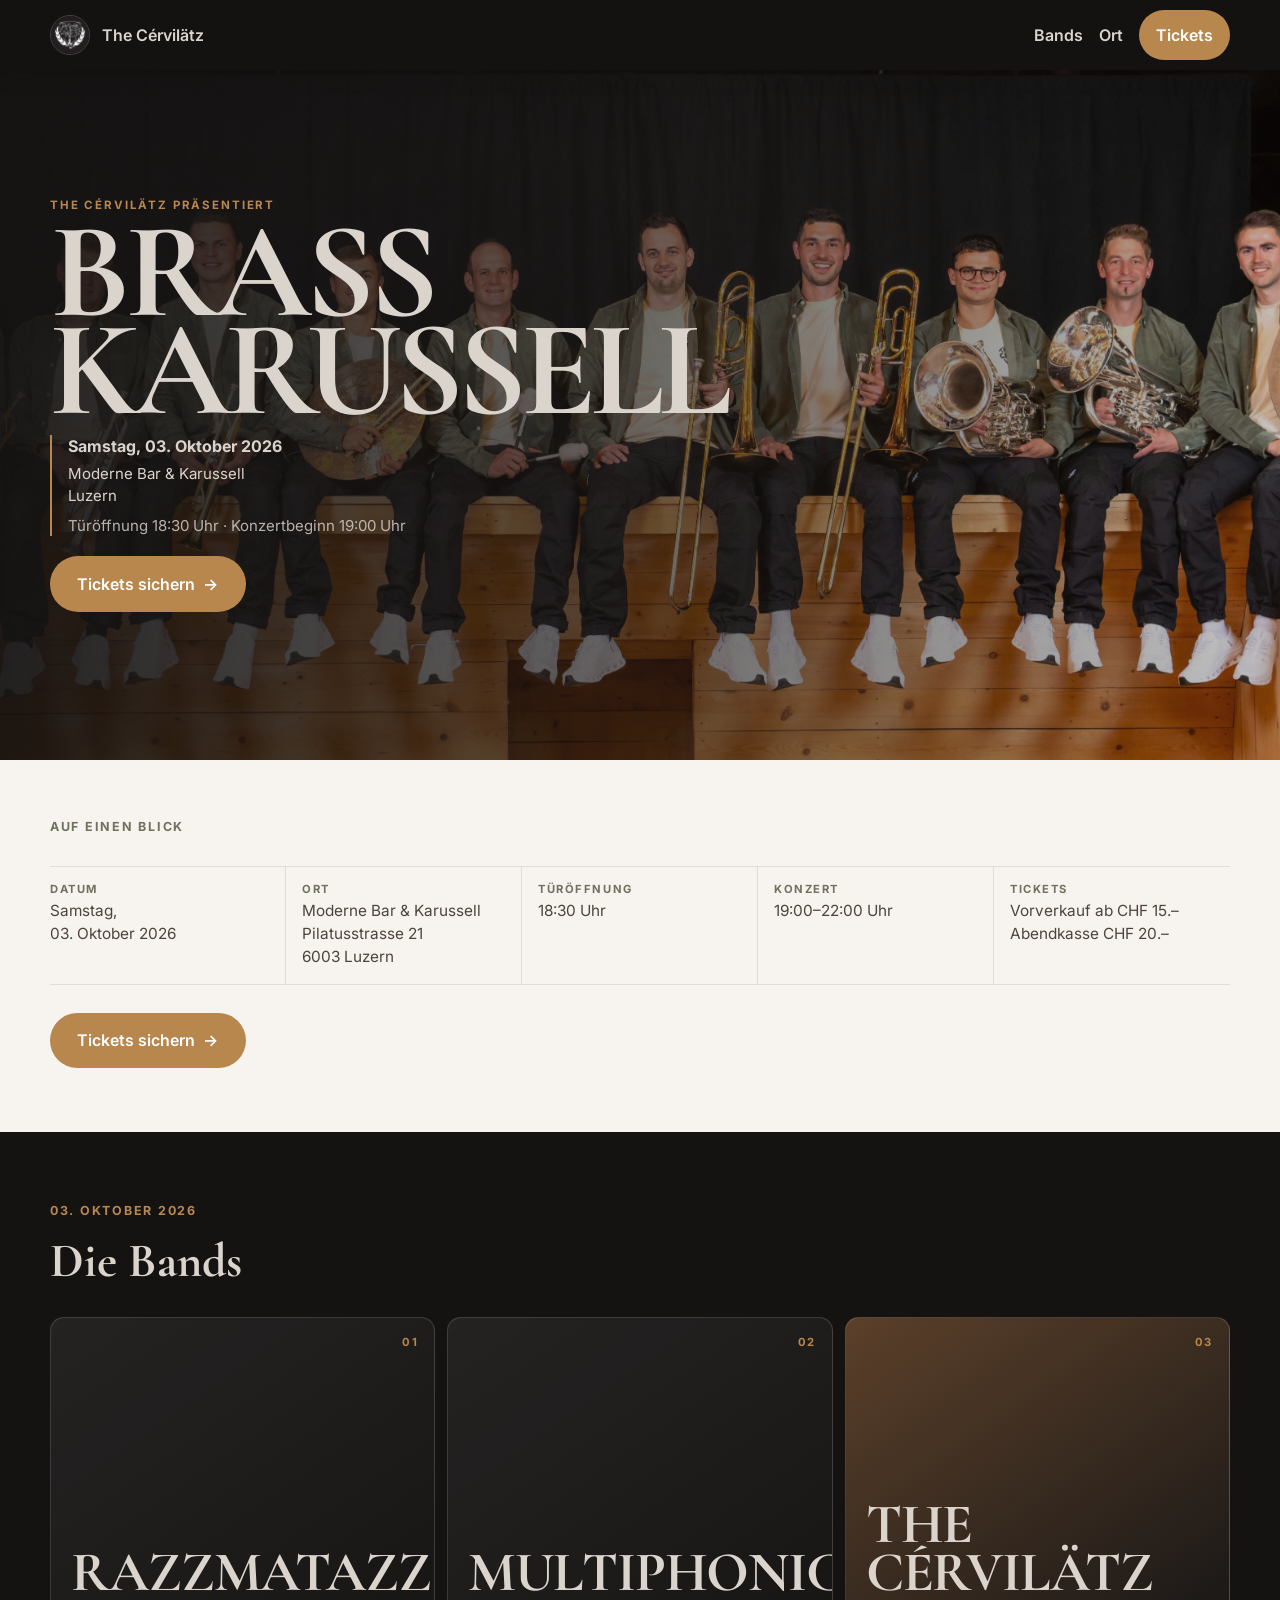
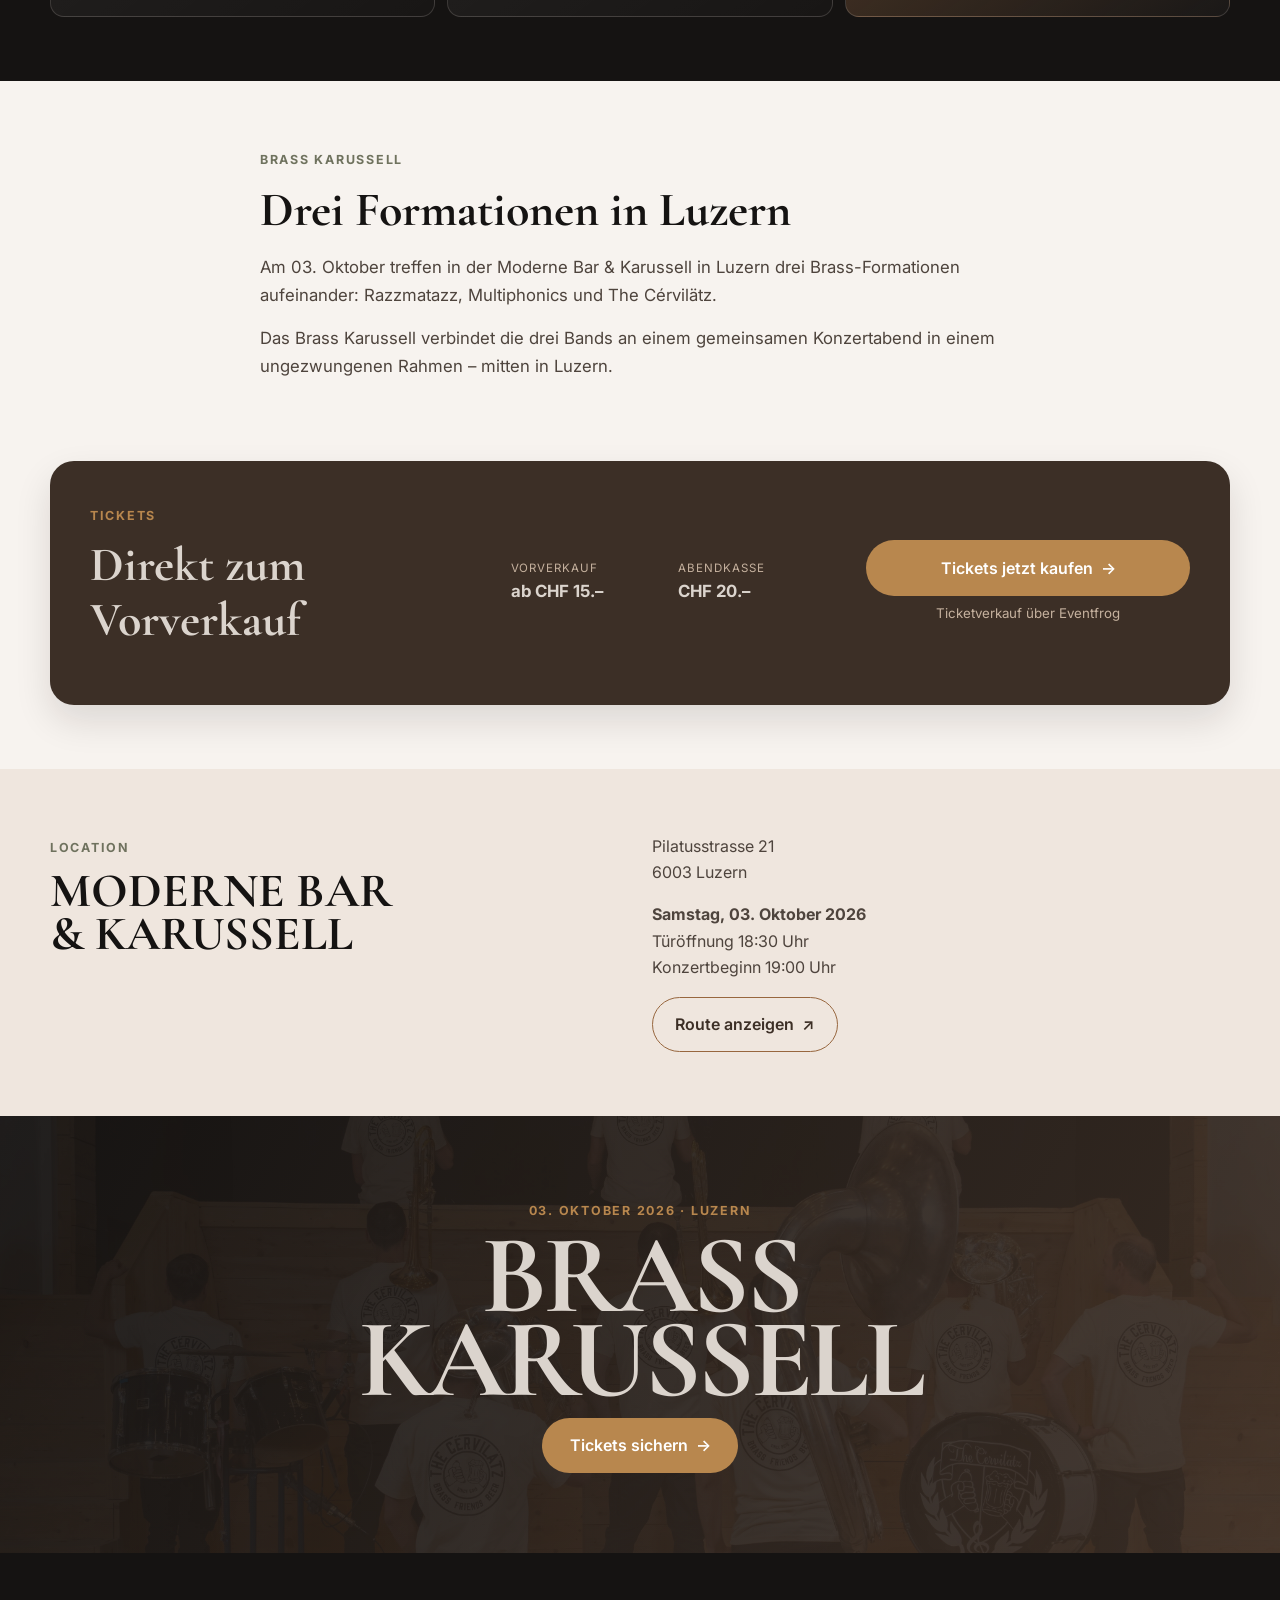
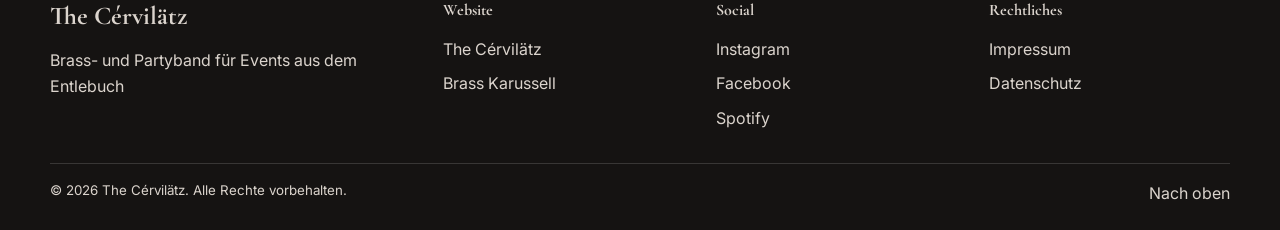
==== modern/index.html @ 6e78515b "Add Brass Karussell event landing page" ====
<!DOCTYPE html>
<html lang="de-CH">
<head>
  <meta charset="UTF-8">
  <meta name="viewport" content="width=device-width, initial-scale=1.0">
  <meta name="description" content="Brass Karussell am 03. Oktober 2026 in der Moderne Bar & Karussell, Luzern – mit Razzmatazz, Multiphonics und The Cérvilätz. Tickets ab CHF 15.–.">
  <meta name="robots" content="index, follow">
  <meta name="author" content="The Cérvilätz">
  <link rel="canonical" href="https://www.cervilaetz.ch/modern/">
  <meta property="og:type" content="event">
  <meta property="og:locale" content="de_CH">
  <meta property="og:site_name" content="The Cérvilätz">
  <meta property="og:title" content="BRASS KARUSSELL | 03. Oktober 2026">
  <meta property="og:description" content="Drei Bands in der Moderne Bar & Karussell, Luzern: Razzmatazz, Multiphonics und The Cérvilätz.">
  <meta property="og:url" content="https://www.cervilaetz.ch/modern/">
  <meta property="og:image" content="https://www.cervilaetz.ch/images/152_10y-jubi_gesamt_sitzend.jpg">
  <meta property="og:image:alt" content="The Cérvilätz – eine der drei Bands am Brass Karussell">
  <meta name="twitter:card" content="summary_large_image">
  <meta name="twitter:title" content="BRASS KARUSSELL | 03. Oktober 2026">
  <meta name="twitter:description" content="Moderne Bar & Karussell, Luzern – Razzmatazz, Multiphonics und The Cérvilätz.">
  <meta name="twitter:image" content="https://www.cervilaetz.ch/images/152_10y-jubi_gesamt_sitzend.jpg">
  <title>BRASS KARUSSELL | 03. Oktober 2026 in Luzern</title>
  <link rel="icon" type="image/jpeg" href="../images/Cervilaetz_Logo_negativ_quadrat.jpg">
  <link rel="preconnect" href="https://fonts.googleapis.com">
  <link rel="preconnect" href="https://fonts.gstatic.com" crossorigin>
  <link href="https://fonts.googleapis.com/css2?family=Cormorant+Garamond:wght@500;600;700&family=Inter:wght@400;500;600;700&display=swap" rel="stylesheet">
  <link rel="stylesheet" href="../css/style.css">
  <link rel="stylesheet" href="../css/modern.css">
  <script type="application/ld+json">
    {
      "@context": "https://schema.org",
      "@type": "MusicEvent",
      "name": "BRASS KARUSSELL",
      "startDate": "2026-10-03T19:00:00+02:00",
      "endDate": "2026-10-03T22:00:00+02:00",
      "eventStatus": "https://schema.org/EventScheduled",
      "eventAttendanceMode": "https://schema.org/OfflineEventAttendanceMode",
      "url": "https://www.cervilaetz.ch/modern/",
      "image": "https://www.cervilaetz.ch/images/152_10y-jubi_gesamt_sitzend.jpg",
      "location": {
        "@type": "Place",
        "name": "Moderne Bar & Karussell",
        "address": {"@type": "PostalAddress", "streetAddress": "Pilatusstrasse 21", "postalCode": "6003", "addressLocality": "Luzern", "addressCountry": "CH"}
      },
      "performer": [
        {"@type": "MusicGroup", "name": "Razzmatazz"},
        {"@type": "MusicGroup", "name": "Multiphonics"},
        {"@type": "MusicGroup", "name": "The Cérvilätz", "url": "https://www.cervilaetz.ch/"}
      ],
      "offers": {"@type": "Offer", "url": "https://eventfrog.ch/de/p/konzert/blasmusik/brass-karussell-7489713260993744671.html", "price": "15", "priceCurrency": "CHF", "availability": "https://schema.org/InStock"}
    }
  </script>
</head>
<body id="top" class="modern-page">
  <a class="skip-link" href="#main-content">Direkt zum Inhalt springen</a>

  <header class="site-header site-header-solid modern-header">
    <nav class="container modern-nav" aria-label="Eventnavigation">
      <a class="brand" href="../" aria-label="Zur The-Cérvilätz-Startseite">
        <img src="../images/Cervilaetz_Logo_negativ_quadrat.jpg" alt="">
        <span>The Cérvilätz</span>
      </a>
      <div class="modern-nav-links">
        <a href="#bands">Bands</a>
        <a href="#location">Ort</a>
        <a class="btn btn-primary" href="https://eventfrog.ch/de/p/konzert/blasmusik/brass-karussell-7489713260993744671.html">Tickets</a>
      </div>
    </nav>
  </header>

  <main id="main-content">
    <section class="modern-hero" aria-labelledby="event-title">
      <div class="modern-hero-media" aria-hidden="true"></div>
      <div class="modern-hero-overlay" aria-hidden="true"></div>
      <div class="container modern-hero-content">
        <p class="event-kicker">The Cérvilätz präsentiert</p>
        <h1 id="event-title">BRASS<br>KARUSSELL</h1>
        <div class="hero-event-data">
          <p><strong>Samstag, 03. Oktober 2026</strong></p>
          <p>Moderne Bar &amp; Karussell<br>Luzern</p>
          <p class="hero-times">Türöffnung 18:30 Uhr <span aria-hidden="true">·</span><br class="mobile-break"> Konzertbeginn 19:00 Uhr</p>
        </div>
        <a class="btn btn-primary event-primary-btn" href="https://eventfrog.ch/de/p/konzert/blasmusik/brass-karussell-7489713260993744671.html">Tickets sichern <span aria-hidden="true">→</span></a>
      </div>
    </section>

    <section class="section event-overview" aria-labelledby="overview-title">
      <div class="container">
        <p class="overline">Auf einen Blick</p>
        <h2 id="overview-title" class="visually-hidden">Informationen zum Brass Karussell</h2>
        <div class="facts-grid">
          <article><h3>Datum</h3><p>Samstag,<br>03. Oktober 2026</p></article>
          <article><h3>Ort</h3><p>Moderne Bar &amp; Karussell<br>Pilatusstrasse 21<br>6003 Luzern</p></article>
          <article><h3>Türöffnung</h3><p>18:30 Uhr</p></article>
          <article><h3>Konzert</h3><p>19:00–22:00 Uhr</p></article>
          <article><h3>Tickets</h3><p>Vorverkauf ab CHF 15.–<br>Abendkasse CHF 20.–</p></article>
        </div>
        <a class="btn btn-primary event-primary-btn" href="https://eventfrog.ch/de/p/konzert/blasmusik/brass-karussell-7489713260993744671.html">Tickets sichern <span aria-hidden="true">→</span></a>
      </div>
    </section>

    <section class="section section-charcoal bands-section" id="bands" aria-labelledby="bands-title">
      <div class="container">
        <p class="overline">03. Oktober 2026</p>
        <h2 id="bands-title">Die Bands</h2>
        <div class="band-grid">
          <article class="band-tile"><span>01</span><h3>RAZZMATAZZ</h3></article>
          <article class="band-tile"><span>02</span><h3>MULTIPHONICS</h3></article>
          <article class="band-tile cervilaetz-tile"><span>03</span><h3>THE<br>CÉRVILÄTZ</h3></article>
        </div>
      </div>
    </section>

    <section class="section event-copy" aria-labelledby="about-event">
      <div class="container copy-narrow">
        <p class="overline">Brass Karussell</p>
        <h2 id="about-event">Drei Formationen in Luzern</h2>
        <p>Am 03. Oktober treffen in der Moderne Bar &amp; Karussell in Luzern drei Brass-Formationen aufeinander: Razzmatazz, Multiphonics und The Cérvilätz.</p>
        <p>Das Brass Karussell verbindet die drei Bands an einem gemeinsamen Konzertabend in einem ungezwungenen Rahmen – mitten in Luzern.</p>
      </div>
    </section>

    <section class="section ticket-section" id="tickets" aria-labelledby="ticket-title">
      <div class="container ticket-card">
        <div><p class="overline">Tickets</p><h2 id="ticket-title">Direkt zum Vorverkauf</h2></div>
        <div class="ticket-prices">
          <p><span>Vorverkauf</span><strong>ab CHF 15.–</strong></p>
          <p><span>Abendkasse</span><strong>CHF 20.–</strong></p>
        </div>
        <div class="ticket-action">
          <a class="btn btn-primary event-primary-btn" href="https://eventfrog.ch/de/p/konzert/blasmusik/brass-karussell-7489713260993744671.html">Tickets jetzt kaufen <span aria-hidden="true">→</span></a>
          <small>Ticketverkauf über Eventfrog</small>
        </div>
      </div>
    </section>

    <section class="section location-section" id="location" aria-labelledby="location-title">
      <div class="container location-grid">
        <div>
          <p class="overline">Location</p>
          <h2 id="location-title">MODERNE BAR<br>&amp; KARUSSELL</h2>
        </div>
        <div class="location-details">
          <address>Pilatusstrasse 21<br>6003 Luzern</address>
          <p><strong>Samstag, 03. Oktober 2026</strong><br>Türöffnung 18:30 Uhr<br>Konzertbeginn 19:00 Uhr</p>
          <a class="btn location-btn" href="https://www.google.com/maps/search/?api=1&amp;query=Moderne+Bar+%26+Karussell%2C+Pilatusstrasse+21%2C+6003+Luzern" target="_blank" rel="noopener noreferrer">Route anzeigen <span aria-hidden="true">↗</span></a>
        </div>
      </div>
    </section>

    <section class="closing-cta" aria-labelledby="closing-title">
      <div class="container">
        <p class="overline">03. Oktober 2026 · Luzern</p>
        <h2 id="closing-title">BRASS<br>KARUSSELL</h2>
        <a class="btn btn-primary event-primary-btn" href="https://eventfrog.ch/de/p/konzert/blasmusik/brass-karussell-7489713260993744671.html">Tickets sichern <span aria-hidden="true">→</span></a>
      </div>
    </section>
  </main>

  <footer class="site-footer">
    <div class="container footer-grid">
      <div><h3>The Cérvilätz</h3><p>Brass- und Partyband für Events aus dem Entlebuch</p></div>
      <div><h4>Website</h4><ul><li><a href="../">The Cérvilätz</a></li><li><a href="#top">Brass Karussell</a></li></ul></div>
      <div><h4>Social</h4><ul><li><a href="https://www.instagram.com/the_cervilaetz/" target="_blank" rel="noopener noreferrer">Instagram</a></li><li><a href="https://www.facebook.com/profile.php?id=100063524253847" target="_blank" rel="noopener noreferrer">Facebook</a></li><li><a href="https://open.spotify.com/playlist/6LKFlKQ0XDlutGhtxnO7WZ" target="_blank" rel="noopener noreferrer">Spotify</a></li></ul></div>
      <div><h4>Rechtliches</h4><ul><li><a href="../impressum.html">Impressum</a></li><li><a href="../datenschutz.html">Datenschutz</a></li></ul></div>
    </div>
    <div class="container footer-bottom"><small>&copy; 2026 The Cérvilätz. Alle Rechte vorbehalten.</small><a href="#top">Nach oben</a></div>
  </footer>

  <a class="mobile-ticket-bar" href="https://eventfrog.ch/de/p/konzert/blasmusik/brass-karussell-7489713260993744671.html">Tickets sichern <span aria-hidden="true">→</span></a>
</body>
</html>
---- css/style.css ----
/* =========================================
   SECTION: ROOT VARIABLES
   ========================================= */
:root {
  --color-bg: #F7F3EF;
  --color-surface: #FFFFFF;
  --color-surface-alt: #EFE6DE;
  --color-text: #151312;
  --color-text-soft: #4E443D;
  --color-charcoal: #151312;
  --color-wood-dark: #3C2F26;
  --color-wood: #97663E;
  --color-wood-light: #C5B19E;
  --color-offwhite: #DBD4CD;
  --color-olive: #6F725E;
  --color-accent: #B8874E;
  --color-border: rgba(21, 19, 18, 0.10);

  --font-heading: "Cormorant Garamond", Georgia, serif;
  --font-body: "Inter", "Manrope", system-ui, sans-serif;

  --space-1: 0.5rem;
  --space-2: 0.75rem;
  --space-3: 1rem;
  --space-4: 1.5rem;
  --space-5: 2rem;
  --space-6: 3rem;
  --space-7: 4rem;
  --space-8: 6rem;

  --radius-sm: 8px;
  --radius-md: 14px;
  --radius-lg: 24px;

  --shadow-sm: 0 8px 20px rgba(21, 19, 18, 0.08);
  --shadow-md: 0 16px 36px rgba(21, 19, 18, 0.12);

  --transition: 250ms ease;
  --container: 1180px;
}

/* =========================================
   SECTION: BASE STYLES
   ========================================= */
* { box-sizing: border-box; }
html {
  scroll-behavior: smooth;
  overflow-x: hidden;
}
body {
  margin: 0;
  font-family: var(--font-body);
  background: var(--color-bg);
  color: var(--color-text);
  line-height: 1.65;
  overflow-x: hidden;
}
img { max-width: 100%; display: block; }
a { color: inherit; text-decoration: none; }
[hidden] { display: none !important; }

.container {
  width: min(var(--container), 100% - 2rem);
  margin-inline: auto;
}

.section {
  padding: var(--space-7) 0;
}

.section-alt {
  background: var(--color-surface-alt);
}

.section-charcoal {
  background: var(--color-charcoal);
  color: var(--color-offwhite);
}

h1, h2, h3, h4 {
  margin: 0 0 var(--space-3);
  font-family: var(--font-heading);
  line-height: 1.15;
}

h1 { font-size: clamp(2rem, 5vw, 4.3rem); }
h2 { font-size: clamp(1.7rem, 4vw, 3rem); }
h3 { font-size: clamp(1.2rem, 2vw, 1.6rem); }
p { margin: 0 0 var(--space-3); color: var(--color-text-soft); }
.section-charcoal p { color: var(--color-offwhite); }

.overline {
  display: inline-block;
  letter-spacing: 0.14em;
  text-transform: uppercase;
  font-size: 0.78rem;
  font-weight: 700;
  color: var(--color-olive);
  margin-bottom: var(--space-2);
}

/* =========================================
   SECTION: UTILITIES
   ========================================= */
.visually-hidden {
  position: absolute;
  width: 1px;
  height: 1px;
  padding: 0;
  margin: -1px;
  overflow: hidden;
  clip: rect(0, 0, 0, 0);
  white-space: nowrap;
  border: 0;
}

.grid-2 {
  display: grid;
  gap: var(--space-6);
}

.cards-grid {
  display: grid;
  gap: var(--space-4);
}

.btn {
  display: inline-flex;
  align-items: center;
  justify-content: center;
  gap: var(--space-1);
  padding: 0.85rem 1.4rem;
  border-radius: 999px;
  border: 1px solid transparent;
  font-weight: 600;
  transition: var(--transition);
}

.btn-primary {
  background: var(--color-accent);
  color: var(--color-surface);
}
.btn-primary:hover,
.btn-primary:focus-visible {
  background: var(--color-wood);
}

.btn-secondary {
  border-color: var(--color-offwhite);
  color: var(--color-offwhite);
  background: rgba(255, 255, 255, 0.08);
}
.btn-secondary:hover,
.btn-secondary:focus-visible {
  background: rgba(255, 255, 255, 0.2);
}

.skip-link {
  position: absolute;
  left: -999px;
  top: 0;
  background: var(--color-charcoal);
  color: #fff;
  padding: var(--space-2) var(--space-3);
  z-index: 999;
}
.skip-link:focus { left: var(--space-3); top: var(--space-3); }

:focus-visible {
  outline: 3px solid var(--color-accent);
  outline-offset: 2px;
}

/* =========================================
   SECTION: HEADER / NAVIGATION
   ========================================= */
.site-header {
  position: sticky;
  top: 0;
  z-index: 50;
  background: rgba(21, 19, 18, 0.2);
  backdrop-filter: blur(8px);
  transition: var(--transition);
}

.site-header.is-scrolled,
.site-header-solid {
  background: rgba(21, 19, 18, 0.9);
  box-shadow: var(--shadow-sm);
}

.nav {
  min-height: 78px;
  display: flex;
  align-items: center;
  justify-content: space-between;
  gap: var(--space-3);
}

.brand {
  display: inline-flex;
  align-items: center;
  gap: var(--space-2);
  color: var(--color-offwhite);
  font-weight: 600;
}

.brand img {
  width: 40px;
  height: 40px;
  border-radius: 50%;
  object-fit: cover;
  border: 1px solid rgba(255, 255, 255, 0.2);
}

.nav-toggle {
  display: inline-flex;
  flex-direction: column;
  gap: 4px;
  border: 0;
  background: transparent;
  padding: 0.4rem;
}

.nav-toggle span {
  width: 26px;
  height: 2px;
  background: var(--color-offwhite);
}

.nav-panel {
  position: absolute;
  top: 78px;
  left: 0;
  right: 0;
  background: var(--color-charcoal);
  border-top: 1px solid rgba(255, 255, 255, 0.1);
  padding: var(--space-4) 1rem;
  display: none;
}

.nav-panel.is-open { display: block; }

.nav-links {
  list-style: none;
  margin: 0 0 var(--space-4);
  padding: 0;
  display: grid;
  gap: var(--space-2);
}

.nav-links a {
  color: var(--color-offwhite);
  font-weight: 500;
}

.nav-links a:hover,
.nav-links a:focus-visible,
.nav-links a.active { color: var(--color-accent); }

/* =========================================
   SECTION: HERO
   ========================================= */
.hero {
  position: relative;
  min-height: 86vh;
  color: var(--color-offwhite);
  display: flex;
  align-items: center;
}

.hero-media,
.hero-overlay,
.closing-media,
.closing-overlay {
  position: absolute;
  inset: 0;
}

.hero-media {
  background: url("../images/152_10y-jubi_gesamt_sitzend.jpg") center/cover no-repeat;
}

.hero-overlay {
  background: linear-gradient(120deg, rgba(21, 19, 18, 0.82), rgba(21, 19, 18, 0.38));
}

.hero-content {
  position: relative;
  z-index: 1;
  padding: 7rem 0 5rem;
  max-width: 760px;
}

.hero .overline,
.hero p,
.hero h1 { color: var(--color-offwhite); }

.hero-wordmark {
  width: min(580px, 86%);
  margin-bottom: var(--space-4);
}

.hero-text { max-width: 64ch; }

.hero-actions {
  display: flex;
  flex-wrap: wrap;
  gap: var(--space-3);
}

/* =========================================
   SECTION: ABOUT / BAND
   ========================================= */
.about-logo-wrap {
  width: fit-content;
  margin-inline: auto;
  background: var(--color-charcoal);
  border-radius: var(--radius-lg);
  padding: var(--space-4);
  box-shadow: var(--shadow-md);
}

.about-logo-wrap img {
  width: min(320px, 100%);
  border-radius: var(--radius-md);
}

.band-quote {
  margin: var(--space-4) 0 0;
  padding: var(--space-3) var(--space-4);
  border-left: 4px solid var(--color-accent);
  background: rgba(255, 255, 255, 0.08);
  border-radius: var(--radius-sm);
}

.band-quote p {
  margin-bottom: var(--space-1);
  font-family: var(--font-heading);
  font-size: clamp(1.15rem, 2.2vw, 1.5rem);
  line-height: 1.35;
  color: var(--color-offwhite);
}

.band-quote cite {
  display: block;
  font-style: normal;
  font-weight: 600;
  letter-spacing: 0.02em;
  color: var(--color-wood-light);
}

/* =========================================
   SECTION: REPERTOIRE
   ========================================= */
.spotify-card {
  background: var(--color-surface);
  border: 1px solid var(--color-border);
  border-radius: var(--radius-lg);
  padding: var(--space-5);
  box-shadow: var(--shadow-sm);
}

.spotify-card a {
  color: var(--color-wood);
  font-weight: 700;
}

/* =========================================
   SECTION: EVENT TYPES / ANLAESSE
   ========================================= */
.event-grid { grid-template-columns: repeat(auto-fit, minmax(220px, 1fr)); }

.event-card {
  background: var(--color-surface);
  border: 1px solid var(--color-border);
  border-radius: var(--radius-md);
  padding: var(--space-4);
  box-shadow: var(--shadow-sm);
}

.event-card p { margin-bottom: 0; }


.event-grid-title {
  margin: var(--space-5) 0 var(--space-3);
}

.public-gigs-card {
  display: grid;
  gap: var(--space-2);
  margin-top: var(--space-4);
}

.public-gigs-intro {
  margin-bottom: var(--space-2);
}

.public-gigs-table {
  min-width: 520px;
}


/* =========================================
   SECTION: TIMELINE
   ========================================= */
.timeline-list {
  list-style: none;
  margin: var(--space-5) 0 0;
  padding: 0;
  border-left: 2px solid rgba(255, 255, 255, 0.2);
}

.timeline-list li {
  position: relative;
  margin-left: var(--space-4);
  padding: 0 0 var(--space-5) var(--space-4);
}

.timeline-list li::before {
  content: "";
  position: absolute;
  left: -1.15rem;
  top: 0.3rem;
  width: 10px;
  height: 10px;
  border-radius: 50%;
  background: var(--color-accent);
}

.timeline-list .year {
  display: inline-block;
  font-weight: 700;
  color: var(--color-offwhite);
  margin-bottom: var(--space-1);
}

/* =========================================
   SECTION: BAND MEMBERS
   ========================================= */
.member-grid {
  grid-template-columns: repeat(auto-fit, minmax(180px, 1fr));
}

.member-card {
  background: var(--color-surface);
  border: 1px solid var(--color-border);
  border-radius: var(--radius-md);
  overflow: hidden;
}

.member-card img {
  width: 100%;
  aspect-ratio: 4 / 5;
  object-fit: cover;
  object-position: center 22%;
}

.member-card h3,
.member-card p {
  padding-inline: var(--space-3);
}

.member-card h3 { margin-top: var(--space-3); margin-bottom: 0.2rem; }
.member-card p { margin-bottom: var(--space-3); }

/* =========================================
   SECTION: GALLERY
   ========================================= */
.gallery-grid {
  display: grid;
  grid-template-columns: repeat(2, 1fr);
  gap: var(--space-3);
}

.gallery-item {
  margin: 0;
  border-radius: var(--radius-md);
  overflow: hidden;
  box-shadow: var(--shadow-sm);
}

.gallery-item:nth-child(3n) {
  grid-column: span 2;
}

.gallery-item img {
  width: 100%;
  height: 100%;
  object-fit: cover;
  transition: transform var(--transition);
  cursor: pointer;
}

.gallery-item:hover img {
  transform: scale(1.03);
}

/* =========================================
   SECTION: BOOKING
   ========================================= */
.booking-head {
  margin-bottom: var(--space-4);
}

.social-row {
  display: flex;
  gap: var(--space-3);
  flex-wrap: wrap;
}

.social-row a {
  border-bottom: 2px solid var(--color-accent);
  font-weight: 600;
}

.booking-wrap {
  background: var(--color-surface);
  border: 1px solid var(--color-border);
  border-radius: var(--radius-lg);
  padding: var(--space-5);
  box-shadow: var(--shadow-sm);
}

.form-grid {
  display: grid;
  gap: var(--space-3);
  margin-bottom: var(--space-4);
}

.form-field label {
  display: block;
  margin-bottom: 0.4rem;
  font-weight: 600;
}

.form-field input,
.form-field select,
.form-field textarea {
  width: 100%;
  border: 1px solid var(--color-border);
  border-radius: var(--radius-sm);
  padding: 0.75rem 0.85rem;
  font: inherit;
  background: #fff;
}

.form-field input:focus,
.form-field select:focus,
.form-field textarea:focus {
  border-color: var(--color-wood);
  box-shadow: 0 0 0 4px rgba(151, 102, 62, 0.12);
  outline: none;
}

.form-field-full { grid-column: 1 / -1; }

.hidden-field {
  position: absolute;
  left: -9999px;
}

.captcha-field {
  display: grid;
  gap: var(--space-2);
}

.captcha-field label {
  margin-bottom: 0;
}

/* =========================================
   SECTION: GALLERY LIGHTBOX
   ========================================= */
.gallery-lightbox {
  border: 0;
  border-radius: var(--radius-lg);
  padding: 0;
  width: min(92vw, 1040px);
  background: transparent;
}

.gallery-lightbox::backdrop {
  background: rgba(21, 19, 18, 0.9);
}

.gallery-lightbox img {
  width: 100%;
  max-height: 84vh;
  object-fit: contain;
  border-radius: var(--radius-md);
}

.lightbox-close,
.lightbox-nav {
  position: absolute;
  border: 0;
  background: rgba(21, 19, 18, 0.65);
  color: #fff;
  width: 44px;
  height: 44px;
  border-radius: 50%;
  cursor: pointer;
  font-size: 1.5rem;
}

.lightbox-close {
  top: 0.8rem;
  right: 0.8rem;
}

.lightbox-nav {
  top: 50%;
  transform: translateY(-50%);
}

.lightbox-prev { left: 0.8rem; }
.lightbox-next { right: 0.8rem; }

/* =========================================
   SECTION: CLOSING BANNER
   ========================================= */
.closing-banner {
  position: relative;
  min-height: 55vh;
  color: var(--color-offwhite);
  display: flex;
  align-items: flex-end;
}

.closing-media {
  background: url("../images/032_10y-jubi_gesamt_hinten.jpg") center/cover no-repeat;
}

.closing-overlay {
  background: linear-gradient(to top, rgba(21, 19, 18, 0.86), rgba(21, 19, 18, 0.15));
}

.closing-content {
  position: relative;
  z-index: 1;
  padding-bottom: var(--space-6);
  display: flex;
  align-items: center;
  justify-content: space-between;
  gap: var(--space-3);
  flex-wrap: wrap;
}

.closing-content p {
  color: var(--color-offwhite);
  font-size: clamp(1.2rem, 2.6vw, 1.8rem);
  margin: 0;
}

/* =========================================
   SECTION: FOOTER
   ========================================= */
.site-header,
.site-footer {
  width: 100%;
  max-width: 100vw;
}

.site-footer {
  background: var(--color-charcoal);
  color: var(--color-offwhite);
  padding: var(--space-6) 0 var(--space-4);
}

.site-footer h3,
.site-footer h4,
.site-footer p,
.site-footer a,
.site-footer small {
  color: var(--color-offwhite);
}

.footer-grid {
  display: grid;
  gap: var(--space-5);
  margin-bottom: var(--space-5);
}

.site-footer ul {
  margin: 0;
  padding: 0;
  list-style: none;
  display: grid;
  gap: var(--space-1);
}

.site-footer a:hover,
.site-footer a:focus-visible {
  color: var(--color-accent);
}

.footer-bottom {
  border-top: 1px solid rgba(255, 255, 255, 0.15);
  padding-top: var(--space-3);
  display: flex;
  justify-content: space-between;
  gap: var(--space-2);
  flex-wrap: wrap;
}

/* =========================================
   SECTION: LEGAL PAGES
   ========================================= */
.legal-main { padding-top: 5.5rem; }

.legal-section {
  min-height: calc(100vh - 220px);
}

.legal-card {
  background: var(--color-surface);
  border: 1px solid var(--color-border);
  border-radius: var(--radius-lg);
  padding: min(5vw, var(--space-6));
  box-shadow: var(--shadow-sm);
}

.legal-card h2 {
  font-size: clamp(1.3rem, 3vw, 1.8rem);
  margin-top: var(--space-5);
}

/* =========================================
   SECTION: RESPONSIVE BREAKPOINTS
   ========================================= */
@media (min-width: 760px) {
  .grid-2 { grid-template-columns: repeat(2, minmax(0, 1fr)); }
  .form-grid { grid-template-columns: repeat(2, minmax(0, 1fr)); }
  .gallery-grid { grid-template-columns: repeat(3, 1fr); }
  .gallery-item:nth-child(3n) { grid-column: span 1; grid-row: span 2; }
  .footer-grid { grid-template-columns: 1.5fr 1fr 1fr 1fr; }
}

@media (min-width: 1024px) {
  .nav-toggle { display: none; }
  .nav-panel {
    position: static;
    display: flex;
    background: transparent;
    border-top: 0;
    padding: 0;
    align-items: center;
    gap: var(--space-4);
  }
  .nav-links {
    margin: 0;
    display: flex;
    gap: var(--space-3);
  }
  .booking-wrap { padding: var(--space-6); }
}

/* =========================================
   SECTION: INTERNAL AREA
   ========================================= */
.internal-main {
  padding-top: 5.5rem;
}

.internal-hero {
  min-height: calc(100vh - 220px);
  background:
    linear-gradient(135deg, rgba(21, 19, 18, 0.05), rgba(151, 102, 62, 0.12)),
    var(--color-bg);
}

.internal-shell {
  display: grid;
  gap: var(--space-4);
  min-width: 0;
}

.internal-intro {
  max-width: 760px;
}

.internal-card,
.internal-note {
  background: var(--color-surface);
  border: 1px solid var(--color-border);
  border-radius: var(--radius-lg);
  box-shadow: var(--shadow-sm);
}

.internal-card {
  min-width: 0;
  padding: clamp(1.25rem, 4vw, var(--space-6));
}

.login-card {
  max-width: 560px;
}

.internal-content {
  display: grid;
  gap: var(--space-4);
  min-width: 0;
}

.internal-toolbar,
.section-head-row {
  display: flex;
  align-items: flex-start;
  justify-content: space-between;
  gap: var(--space-3);
  flex-wrap: wrap;
}

.internal-toolbar {
  align-items: center;
  background: var(--color-wood-dark);
  color: var(--color-offwhite);
  border-radius: var(--radius-lg);
  padding: var(--space-3) var(--space-4);
}

.internal-status {
  color: var(--color-offwhite);
  margin: 0;
  font-weight: 600;
}

.btn-lock,
.btn-dark {
  color: var(--color-text);
  border-color: var(--color-border);
  background: var(--color-surface);
}

.btn-lock:hover,
.btn-lock:focus-visible,
.btn-dark:hover,
.btn-dark:focus-visible {
  color: var(--color-surface);
  background: var(--color-wood);
}

.internal-form {
  display: grid;
  gap: var(--space-3);
}

.helper-text {
  max-width: 70ch;
}

.form-message,
.table-status {
  margin: 0;
  font-weight: 600;
}

.form-message.error,
.table-status.error {
  color: #9f1d1d;
}

.form-message.success,
.table-status.success {
  color: #42612f;
}

.form-message.loading,
.table-status.loading {
  color: var(--color-wood);
}

.table-stack {
  display: grid;
  gap: var(--space-5);
  min-width: 0;
}

.table-subsection {
  display: grid;
  gap: var(--space-2);
  min-width: 0;
}

.table-subsection h3 {
  margin: 0;
  color: var(--color-wood-dark);
}

.responsive-table {
  max-width: 100%;
  overflow-x: auto;
  border: 1px solid var(--color-border);
  border-radius: var(--radius-md);
  background: var(--color-surface);
  -webkit-overflow-scrolling: touch;
}

.internal-table {
  width: 100%;
  min-width: 680px;
  border-collapse: collapse;
  font-size: clamp(0.88rem, 2.5vw, 0.98rem);
}

.internal-table th,
.internal-table td {
  padding: 0.85rem 1rem;
  text-align: left;
  vertical-align: top;
  border-bottom: 1px solid var(--color-border);
}

.internal-table th {
  position: sticky;
  top: 0;
  z-index: 1;
  background: var(--color-wood-dark);
  color: var(--color-offwhite);
  font-weight: 700;
}

.internal-table tr:last-child td {
  border-bottom: 0;
}

.internal-table tbody tr:nth-child(even) {
  background: rgba(151, 102, 62, 0.06);
}

.guestbook-notice,
.internal-note {
  padding: var(--space-3);
  color: var(--color-text-soft);
}

.guestbook-notice {
  margin-bottom: var(--space-4);
  border-left: 4px solid var(--color-accent);
  border-radius: var(--radius-sm);
  background: rgba(184, 135, 78, 0.12);
}

.guestbook-notice code {
  font-size: 0.9em;
  word-break: break-word;
}

.guestbook-form {
  margin-bottom: var(--space-5);
}

.guestbook-list {
  display: grid;
  gap: var(--space-3);
  margin-bottom: var(--space-4);
}

.guestbook-entry {
  padding: var(--space-3);
  border: 1px solid var(--color-border);
  border-radius: var(--radius-md);
  background: rgba(247, 243, 239, 0.72);
}

.guestbook-meta {
  display: flex;
  justify-content: space-between;
  gap: var(--space-2);
  flex-wrap: wrap;
  margin-bottom: var(--space-2);
}

.guestbook-meta strong {
  color: var(--color-text);
}

.guestbook-meta time,
.guestbook-empty {
  color: var(--color-text-soft);
}

.guestbook-entry p {
  margin: 0;
  white-space: pre-wrap;
}

.internal-note {
  border-left: 4px solid var(--color-wood);
}

@media (max-width: 560px) {
  .internal-toolbar,
  .section-head-row {
    display: grid;
  }

  .internal-toolbar .btn,
  .section-head-row .btn,
  .guestbook-form .btn,
  .login-card .btn {
    width: 100%;
  }

  .internal-table {
    min-width: 600px;
  }
}
---- css/modern.css ----
.modern-page { background: var(--color-bg); }

.modern-header { position: absolute; }
.modern-nav { min-height: 70px; display: flex; align-items: center; justify-content: space-between; gap: 1rem; }
.modern-nav-links { display: flex; align-items: center; gap: 1rem; }
.modern-nav-links > a:not(.btn) { display: none; color: var(--color-offwhite); font-weight: 600; }
.modern-nav-links .btn { padding: .65rem 1rem; }

.modern-hero { position: relative; min-height: 100svh; display: flex; align-items: flex-end; color: var(--color-offwhite); overflow: hidden; }
.modern-hero-media, .modern-hero-overlay { position: absolute; inset: 0; }
.modern-hero-media { background: url("../images/152_10y-jubi_gesamt_sitzend.jpg") 58% center / cover no-repeat; transform: scale(1.01); }
.modern-hero-overlay { background: linear-gradient(180deg, rgba(21,19,18,.35) 0%, rgba(21,19,18,.76) 48%, rgba(21,19,18,.97) 100%); }
.modern-hero-content { position: relative; z-index: 1; padding-top: 7rem; padding-bottom: max(3rem, env(safe-area-inset-bottom)); }
.event-kicker { margin-bottom: .5rem; color: var(--color-accent); font-size: .72rem; font-weight: 700; letter-spacing: .16em; text-transform: uppercase; }
.modern-hero h1 { margin-bottom: 1rem; color: var(--color-offwhite); font-size: clamp(3.65rem, 19vw, 7.8rem); line-height: .72; letter-spacing: -.045em; }
.hero-event-data { margin-bottom: 1.25rem; border-left: 2px solid var(--color-accent); padding-left: 1rem; }
.hero-event-data p { margin-bottom: .3rem; color: var(--color-offwhite); font-size: .94rem; line-height: 1.45; }
.hero-event-data p:first-child { font-size: 1rem; }
.hero-times { padding-top: .2rem; opacity: .82; }
.event-primary-btn { min-height: 52px; padding-inline: 1.65rem; font-size: 1rem; }

.event-overview { padding-top: 3.25rem; }
.facts-grid { display: grid; margin: 1rem 0 1.75rem; border-top: 1px solid var(--color-border); }
.facts-grid article { padding: 1rem 0; border-bottom: 1px solid var(--color-border); }
.facts-grid h3 { margin: 0 0 .2rem; color: var(--color-olive); font-family: var(--font-body); font-size: .7rem; letter-spacing: .14em; text-transform: uppercase; }
.facts-grid p { margin: 0; font-size: .96rem; line-height: 1.5; }

.bands-section .overline { color: var(--color-accent); }
.bands-section h2 { margin-bottom: 1.75rem; }
.band-grid { display: grid; gap: .75rem; }
.band-tile { position: relative; min-height: 150px; display: flex; align-items: flex-end; padding: 1.25rem; overflow: hidden; border: 1px solid rgba(219,212,205,.18); border-radius: var(--radius-md); background: linear-gradient(145deg, rgba(255,255,255,.07), rgba(255,255,255,.015)); }
.band-tile span { position: absolute; top: .9rem; right: 1rem; color: var(--color-accent); font-size: .7rem; font-weight: 700; letter-spacing: .14em; }
.band-tile h3 { margin: 0; color: var(--color-offwhite); font-size: clamp(1.9rem, 9vw, 3.4rem); line-height: .85; letter-spacing: -.02em; }
.cervilaetz-tile { background: linear-gradient(145deg, rgba(151,102,62,.54), rgba(255,255,255,.025)); }

.copy-narrow { max-width: 760px; }
.event-copy p:not(.overline) { font-size: 1.05rem; }
.ticket-section { padding-top: 0; }
.ticket-card { padding: 1.5rem; border-radius: var(--radius-lg); background: var(--color-wood-dark); box-shadow: var(--shadow-md); }
.ticket-card h2, .ticket-card p { color: var(--color-offwhite); }
.ticket-card .overline { color: var(--color-accent); }
.ticket-prices { display: grid; grid-template-columns: 1fr 1fr; gap: .75rem; margin: 1rem 0 1.5rem; }
.ticket-prices p { margin: 0; }
.ticket-prices span, .ticket-prices strong { display: block; }
.ticket-prices span { color: var(--color-wood-light); font-size: .72rem; letter-spacing: .08em; text-transform: uppercase; }
.ticket-prices strong { font-size: 1.05rem; }
.ticket-action { display: grid; gap: .45rem; }
.ticket-action small { color: var(--color-wood-light); text-align: center; }

.location-section { background: var(--color-surface-alt); }
.location-grid { display: grid; gap: 1.5rem; }
.location-grid h2 { line-height: .9; }
.location-details address { margin-bottom: 1rem; color: var(--color-text-soft); font-style: normal; }
.location-btn { border-color: var(--color-wood); color: var(--color-wood-dark); }
.location-btn:hover, .location-btn:focus-visible { background: var(--color-wood); color: #fff; }

.closing-cta { padding: 5rem 0; background: linear-gradient(120deg, rgba(21,19,18,.94), rgba(60,47,38,.92)), url("../images/032_10y-jubi_gesamt_hinten.jpg") center / cover; color: var(--color-offwhite); text-align: center; }
.closing-cta .overline { color: var(--color-accent); }
.closing-cta h2 { color: var(--color-offwhite); font-size: clamp(3.5rem, 17vw, 7rem); line-height: .75; letter-spacing: -.04em; }
.mobile-ticket-bar { display: flex; position: fixed; z-index: 60; right: .75rem; bottom: max(.75rem, env(safe-area-inset-bottom)); left: .75rem; min-height: 52px; align-items: center; justify-content: center; gap: .5rem; border-radius: 999px; background: var(--color-accent); color: white; font-weight: 700; box-shadow: 0 10px 30px rgba(21,19,18,.35); }
.modern-page .site-footer { padding-bottom: 6rem; }

@media (min-width: 560px) {
  .mobile-break { display: none; }
  .facts-grid { grid-template-columns: repeat(2, minmax(0,1fr)); gap: 0 1.5rem; }
  .modern-nav-links > a:not(.btn) { display: inline; }
}

@media (min-width: 760px) {
  .modern-header { position: fixed; }
  .modern-hero { align-items: center; min-height: 760px; }
  .modern-hero-media { background-position: center 35%; }
  .modern-hero-overlay { background: linear-gradient(90deg, rgba(21,19,18,.94) 0%, rgba(21,19,18,.66) 48%, rgba(21,19,18,.25) 100%); }
  .modern-hero-content { padding: 9rem 0 6rem; }
  .modern-hero h1 { font-size: clamp(5rem, 11vw, 8.5rem); }
  .facts-grid { grid-template-columns: repeat(5, minmax(0,1fr)); gap: 0; }
  .facts-grid article { padding: 1rem; border-right: 1px solid var(--color-border); }
  .facts-grid article:first-child { padding-left: 0; }
  .facts-grid article:last-child { border-right: 0; }
  .band-grid { grid-template-columns: repeat(3, minmax(0,1fr)); }
  .band-tile { min-height: 300px; }
  .band-tile h3 { font-size: clamp(2rem, 4.5vw, 3.5rem); }
  .ticket-card { display: grid; grid-template-columns: 1.2fr 1fr 1fr; align-items: center; gap: 2rem; padding: 2.5rem; }
  .ticket-prices { margin: 0; }
  .location-grid { grid-template-columns: 1fr 1fr; }
  .mobile-ticket-bar { display: none; }
  .modern-page .site-footer { padding-bottom: var(--space-4); }
}

@media (prefers-reduced-motion: reduce) { html { scroll-behavior: auto; } }
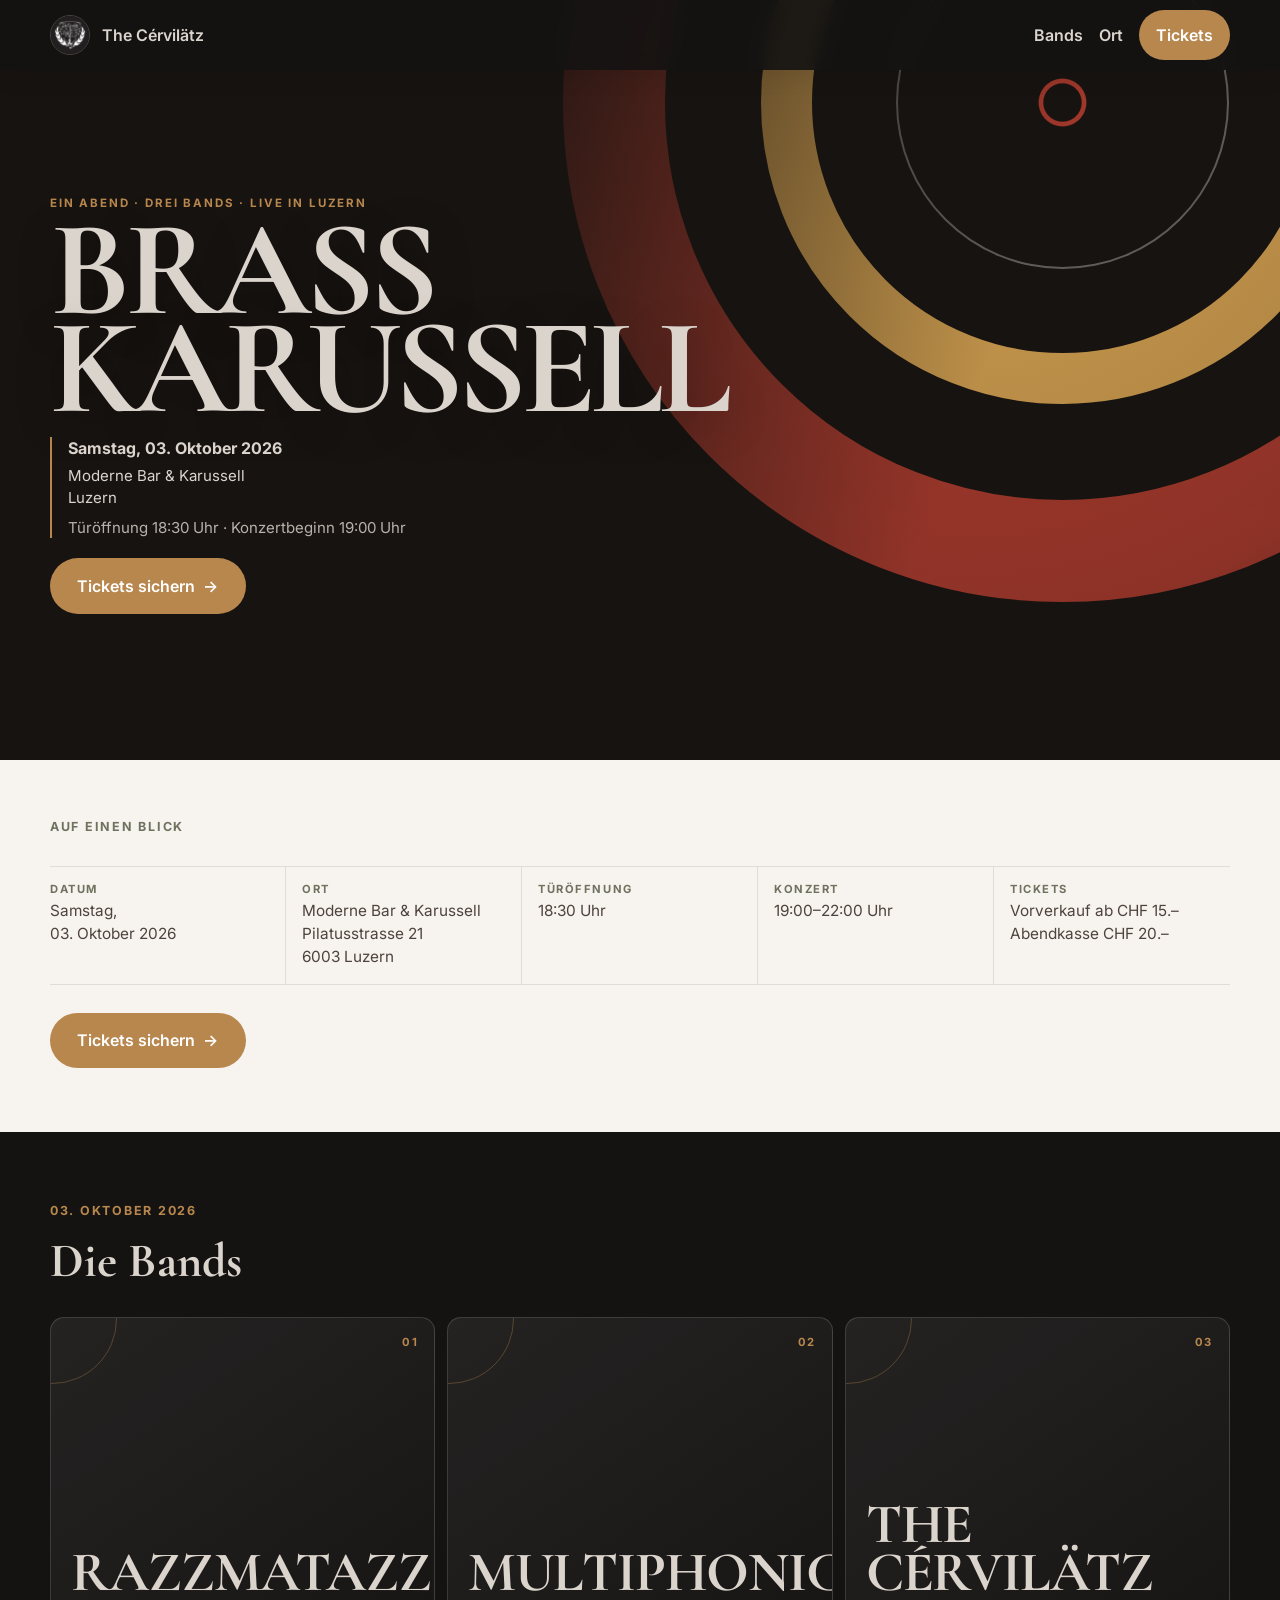
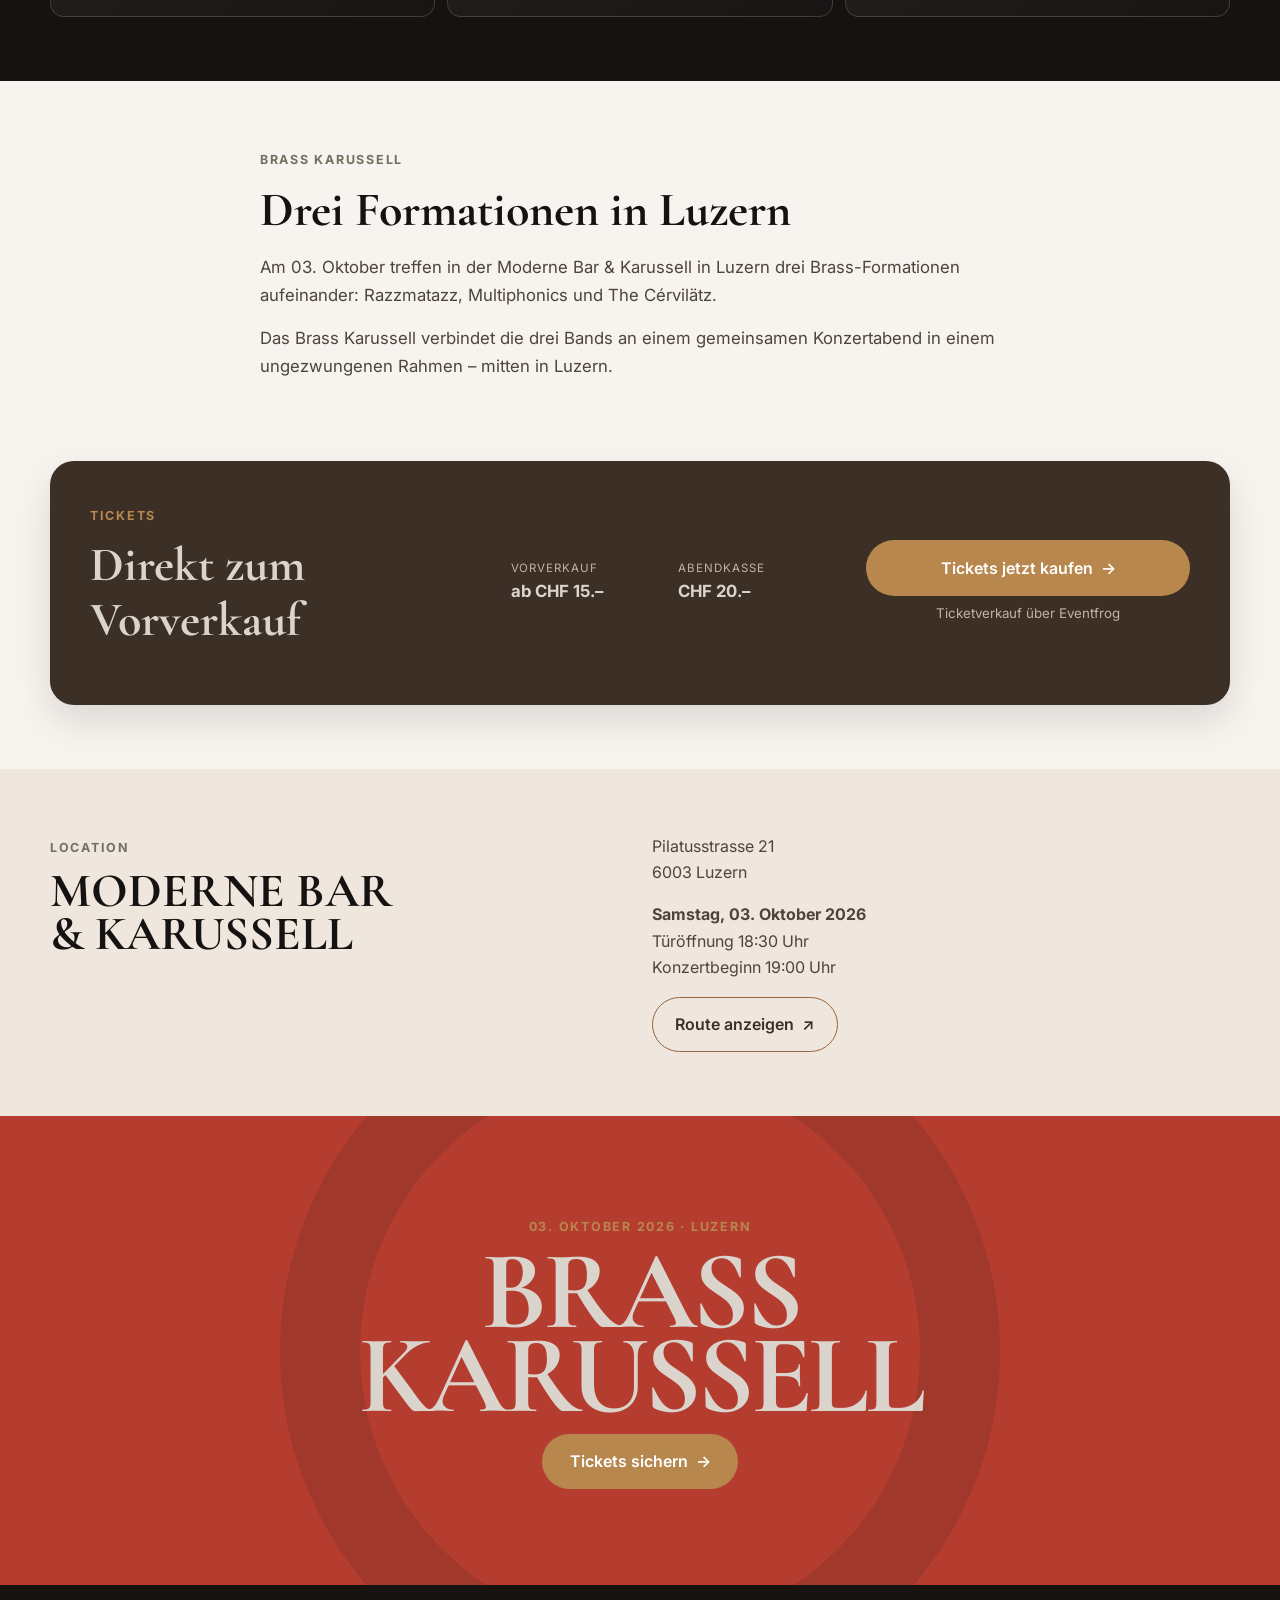
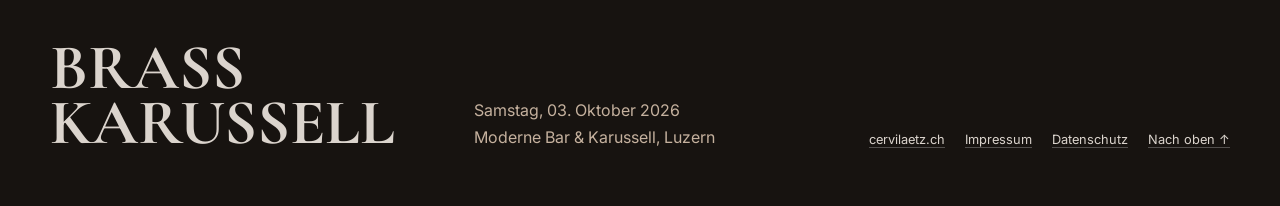
==== commit 4c3e9352: "Refine Brass Karussell event identity" ====
--- a/modern/index.html
+++ b/modern/index.html
@@ -13,12 +13,9 @@
   <meta property="og:title" content="BRASS KARUSSELL | 03. Oktober 2026">
   <meta property="og:description" content="Drei Bands in der Moderne Bar & Karussell, Luzern: Razzmatazz, Multiphonics und The Cérvilätz.">
   <meta property="og:url" content="https://www.cervilaetz.ch/modern/">
-  <meta property="og:image" content="https://www.cervilaetz.ch/images/152_10y-jubi_gesamt_sitzend.jpg">
-  <meta property="og:image:alt" content="The Cérvilätz – eine der drei Bands am Brass Karussell">
-  <meta name="twitter:card" content="summary_large_image">
+  <meta name="twitter:card" content="summary">
   <meta name="twitter:title" content="BRASS KARUSSELL | 03. Oktober 2026">
   <meta name="twitter:description" content="Moderne Bar & Karussell, Luzern – Razzmatazz, Multiphonics und The Cérvilätz.">
-  <meta name="twitter:image" content="https://www.cervilaetz.ch/images/152_10y-jubi_gesamt_sitzend.jpg">
   <title>BRASS KARUSSELL | 03. Oktober 2026 in Luzern</title>
   <link rel="icon" type="image/jpeg" href="../images/Cervilaetz_Logo_negativ_quadrat.jpg">
   <link rel="preconnect" href="https://fonts.googleapis.com">
@@ -36,7 +33,6 @@
       "eventStatus": "https://schema.org/EventScheduled",
       "eventAttendanceMode": "https://schema.org/OfflineEventAttendanceMode",
       "url": "https://www.cervilaetz.ch/modern/",
-      "image": "https://www.cervilaetz.ch/images/152_10y-jubi_gesamt_sitzend.jpg",
       "location": {
         "@type": "Place",
         "name": "Moderne Bar & Karussell",
@@ -73,7 +69,7 @@
       <div class="modern-hero-media" aria-hidden="true"></div>
       <div class="modern-hero-overlay" aria-hidden="true"></div>
       <div class="container modern-hero-content">
-        <p class="event-kicker">The Cérvilätz präsentiert</p>
+        <p class="event-kicker">Ein Abend · Drei Bands · Live in Luzern</p>
         <h1 id="event-title">BRASS<br>KARUSSELL</h1>
         <div class="hero-event-data">
           <p><strong>Samstag, 03. Oktober 2026</strong></p>
@@ -106,7 +102,7 @@
         <div class="band-grid">
           <article class="band-tile"><span>01</span><h3>RAZZMATAZZ</h3></article>
           <article class="band-tile"><span>02</span><h3>MULTIPHONICS</h3></article>
-          <article class="band-tile cervilaetz-tile"><span>03</span><h3>THE<br>CÉRVILÄTZ</h3></article>
+          <article class="band-tile"><span>03</span><h3>THE<br>CÉRVILÄTZ</h3></article>
         </div>
       </div>
     </section>
@@ -157,14 +153,12 @@
     </section>
   </main>
 
-  <footer class="site-footer">
-    <div class="container footer-grid">
-      <div><h3>The Cérvilätz</h3><p>Brass- und Partyband für Events aus dem Entlebuch</p></div>
-      <div><h4>Website</h4><ul><li><a href="../">The Cérvilätz</a></li><li><a href="#top">Brass Karussell</a></li></ul></div>
-      <div><h4>Social</h4><ul><li><a href="https://www.instagram.com/the_cervilaetz/" target="_blank" rel="noopener noreferrer">Instagram</a></li><li><a href="https://www.facebook.com/profile.php?id=100063524253847" target="_blank" rel="noopener noreferrer">Facebook</a></li><li><a href="https://open.spotify.com/playlist/6LKFlKQ0XDlutGhtxnO7WZ" target="_blank" rel="noopener noreferrer">Spotify</a></li></ul></div>
-      <div><h4>Rechtliches</h4><ul><li><a href="../impressum.html">Impressum</a></li><li><a href="../datenschutz.html">Datenschutz</a></li></ul></div>
+  <footer class="event-footer">
+    <div class="container event-footer-inner">
+      <a class="event-footer-title" href="#top">BRASS KARUSSELL</a>
+      <p>Samstag, 03. Oktober 2026<br>Moderne Bar &amp; Karussell, Luzern</p>
+      <nav aria-label="Fussnavigation"><a href="../">cervilaetz.ch</a><a href="../impressum.html">Impressum</a><a href="../datenschutz.html">Datenschutz</a><a href="#top">Nach oben ↑</a></nav>
     </div>
-    <div class="container footer-bottom"><small>&copy; 2026 The Cérvilätz. Alle Rechte vorbehalten.</small><a href="#top">Nach oben</a></div>
   </footer>
 
   <a class="mobile-ticket-bar" href="https://eventfrog.ch/de/p/konzert/blasmusik/brass-karussell-7489713260993744671.html">Tickets sichern <span aria-hidden="true">→</span></a>
--- a/css/modern.css
+++ b/css/modern.css
@@ -1,4 +1,4 @@
-.modern-page { background: var(--color-bg); }
+.modern-page { --event-red: #b43d2f; --event-gold: #d9a552; --event-ink: #171310; background: var(--color-bg); }
 
 .modern-header { position: absolute; }
 .modern-nav { min-height: 70px; display: flex; align-items: center; justify-content: space-between; gap: 1rem; }
@@ -6,13 +6,17 @@
 .modern-nav-links > a:not(.btn) { display: none; color: var(--color-offwhite); font-weight: 600; }
 .modern-nav-links .btn { padding: .65rem 1rem; }
 
-.modern-hero { position: relative; min-height: 100svh; display: flex; align-items: flex-end; color: var(--color-offwhite); overflow: hidden; }
+.modern-hero { position: relative; min-height: 100svh; display: flex; align-items: flex-end; color: var(--color-offwhite); overflow: hidden; background: var(--event-ink); isolation: isolate; }
 .modern-hero-media, .modern-hero-overlay { position: absolute; inset: 0; }
-.modern-hero-media { background: url("../images/152_10y-jubi_gesamt_sitzend.jpg") 58% center / cover no-repeat; transform: scale(1.01); }
-.modern-hero-overlay { background: linear-gradient(180deg, rgba(21,19,18,.35) 0%, rgba(21,19,18,.76) 48%, rgba(21,19,18,.97) 100%); }
+.modern-hero-media { inset: -18vmax -28vmax auto auto; width: 85vmax; height: 85vmax; border: clamp(40px, 8vw, 120px) solid var(--event-red); border-radius: 50%; opacity: .88; }
+.modern-hero-media::before, .modern-hero-media::after { content: ""; position: absolute; border-radius: 50%; }
+.modern-hero-media::before { inset: 12%; border: clamp(18px, 4vw, 60px) solid var(--event-gold); }
+.modern-hero-media::after { inset: 29%; border: 2px solid rgba(255,255,255,.35); background: radial-gradient(circle, transparent 0 8%, var(--event-red) 8.5% 10%, transparent 10.5% 100%); }
+.modern-hero-overlay { background: radial-gradient(circle at 76% 12%, transparent 0 18%, rgba(23,19,16,.14) 45%, rgba(23,19,16,.9) 78%), linear-gradient(110deg, rgba(23,19,16,.98) 0 30%, transparent 72%); }
+.modern-hero::after { content: "LIVE · BRASS · LUZERN · 03 10 26"; position: absolute; right: -2rem; bottom: 10%; z-index: 0; color: rgba(255,255,255,.12); font-size: clamp(1rem, 2vw, 1.6rem); font-weight: 700; letter-spacing: .3em; writing-mode: vertical-rl; }
 .modern-hero-content { position: relative; z-index: 1; padding-top: 7rem; padding-bottom: max(3rem, env(safe-area-inset-bottom)); }
 .event-kicker { margin-bottom: .5rem; color: var(--color-accent); font-size: .72rem; font-weight: 700; letter-spacing: .16em; text-transform: uppercase; }
-.modern-hero h1 { margin-bottom: 1rem; color: var(--color-offwhite); font-size: clamp(3.65rem, 19vw, 7.8rem); line-height: .72; letter-spacing: -.045em; }
+.modern-hero h1 { margin-bottom: 1.25rem; color: var(--color-offwhite); font-size: clamp(3.65rem, 19vw, 7.8rem); line-height: .72; letter-spacing: -.045em; text-shadow: 0 10px 45px rgba(0,0,0,.28); }
 .hero-event-data { margin-bottom: 1.25rem; border-left: 2px solid var(--color-accent); padding-left: 1rem; }
 .hero-event-data p { margin-bottom: .3rem; color: var(--color-offwhite); font-size: .94rem; line-height: 1.45; }
 .hero-event-data p:first-child { font-size: 1rem; }
@@ -31,7 +35,8 @@
 .band-tile { position: relative; min-height: 150px; display: flex; align-items: flex-end; padding: 1.25rem; overflow: hidden; border: 1px solid rgba(219,212,205,.18); border-radius: var(--radius-md); background: linear-gradient(145deg, rgba(255,255,255,.07), rgba(255,255,255,.015)); }
 .band-tile span { position: absolute; top: .9rem; right: 1rem; color: var(--color-accent); font-size: .7rem; font-weight: 700; letter-spacing: .14em; }
 .band-tile h3 { margin: 0; color: var(--color-offwhite); font-size: clamp(1.9rem, 9vw, 3.4rem); line-height: .85; letter-spacing: -.02em; }
-.cervilaetz-tile { background: linear-gradient(145deg, rgba(151,102,62,.54), rgba(255,255,255,.025)); }
+.band-tile::before { content: ""; position: absolute; width: 8rem; height: 8rem; top: -4rem; left: -4rem; border: 1px solid rgba(217,165,82,.28); border-radius: 50%; transition: transform var(--transition); }
+.band-tile:hover::before { transform: scale(1.25); }
 
 .copy-narrow { max-width: 760px; }
 .event-copy p:not(.overline) { font-size: 1.05rem; }
@@ -54,11 +59,18 @@
 .location-btn { border-color: var(--color-wood); color: var(--color-wood-dark); }
 .location-btn:hover, .location-btn:focus-visible { background: var(--color-wood); color: #fff; }
 
-.closing-cta { padding: 5rem 0; background: linear-gradient(120deg, rgba(21,19,18,.94), rgba(60,47,38,.92)), url("../images/032_10y-jubi_gesamt_hinten.jpg") center / cover; color: var(--color-offwhite); text-align: center; }
+.closing-cta { position: relative; padding: 6rem 0; overflow: hidden; background: var(--event-red); color: var(--color-offwhite); text-align: center; }
+.closing-cta::before { content: ""; position: absolute; width: 35rem; height: 35rem; top: 50%; left: 50%; border: 5rem solid rgba(23,19,16,.12); border-radius: 50%; transform: translate(-50%,-50%); }
+.closing-cta .container { position: relative; }
 .closing-cta .overline { color: var(--color-accent); }
 .closing-cta h2 { color: var(--color-offwhite); font-size: clamp(3.5rem, 17vw, 7rem); line-height: .75; letter-spacing: -.04em; }
 .mobile-ticket-bar { display: flex; position: fixed; z-index: 60; right: .75rem; bottom: max(.75rem, env(safe-area-inset-bottom)); left: .75rem; min-height: 52px; align-items: center; justify-content: center; gap: .5rem; border-radius: 999px; background: var(--color-accent); color: white; font-weight: 700; box-shadow: 0 10px 30px rgba(21,19,18,.35); }
-.modern-page .site-footer { padding-bottom: 6rem; }
+.event-footer { padding: 3.5rem 0 6.5rem; background: var(--event-ink); color: var(--color-offwhite); }
+.event-footer-inner { display: grid; gap: 1.5rem; }
+.event-footer-title { font-family: var(--font-heading); font-size: clamp(2rem, 7vw, 4rem); font-weight: 700; line-height: .85; }
+.event-footer p { margin: 0; color: var(--color-wood-light); }
+.event-footer nav { display: flex; flex-wrap: wrap; gap: .65rem 1.25rem; font-size: .8rem; }
+.event-footer nav a { color: var(--color-offwhite); text-decoration: underline; text-decoration-color: rgba(255,255,255,.25); text-underline-offset: .25em; }
 
 @media (min-width: 560px) {
   .mobile-break { display: none; }
@@ -69,8 +81,7 @@
 @media (min-width: 760px) {
   .modern-header { position: fixed; }
   .modern-hero { align-items: center; min-height: 760px; }
-  .modern-hero-media { background-position: center 35%; }
-  .modern-hero-overlay { background: linear-gradient(90deg, rgba(21,19,18,.94) 0%, rgba(21,19,18,.66) 48%, rgba(21,19,18,.25) 100%); }
+  .modern-hero-media { inset: -31vmax -22vmax auto auto; width: 78vmax; height: 78vmax; }
   .modern-hero-content { padding: 9rem 0 6rem; }
   .modern-hero h1 { font-size: clamp(5rem, 11vw, 8.5rem); }
   .facts-grid { grid-template-columns: repeat(5, minmax(0,1fr)); gap: 0; }
@@ -84,7 +95,9 @@
   .ticket-prices { margin: 0; }
   .location-grid { grid-template-columns: 1fr 1fr; }
   .mobile-ticket-bar { display: none; }
-  .modern-page .site-footer { padding-bottom: var(--space-4); }
+  .event-footer { padding-bottom: 3.5rem; }
+  .event-footer-inner { grid-template-columns: 1.2fr 1fr 1.2fr; align-items: end; }
+  .event-footer nav { justify-content: flex-end; }
 }
 
 @media (prefers-reduced-motion: reduce) { html { scroll-behavior: auto; } }
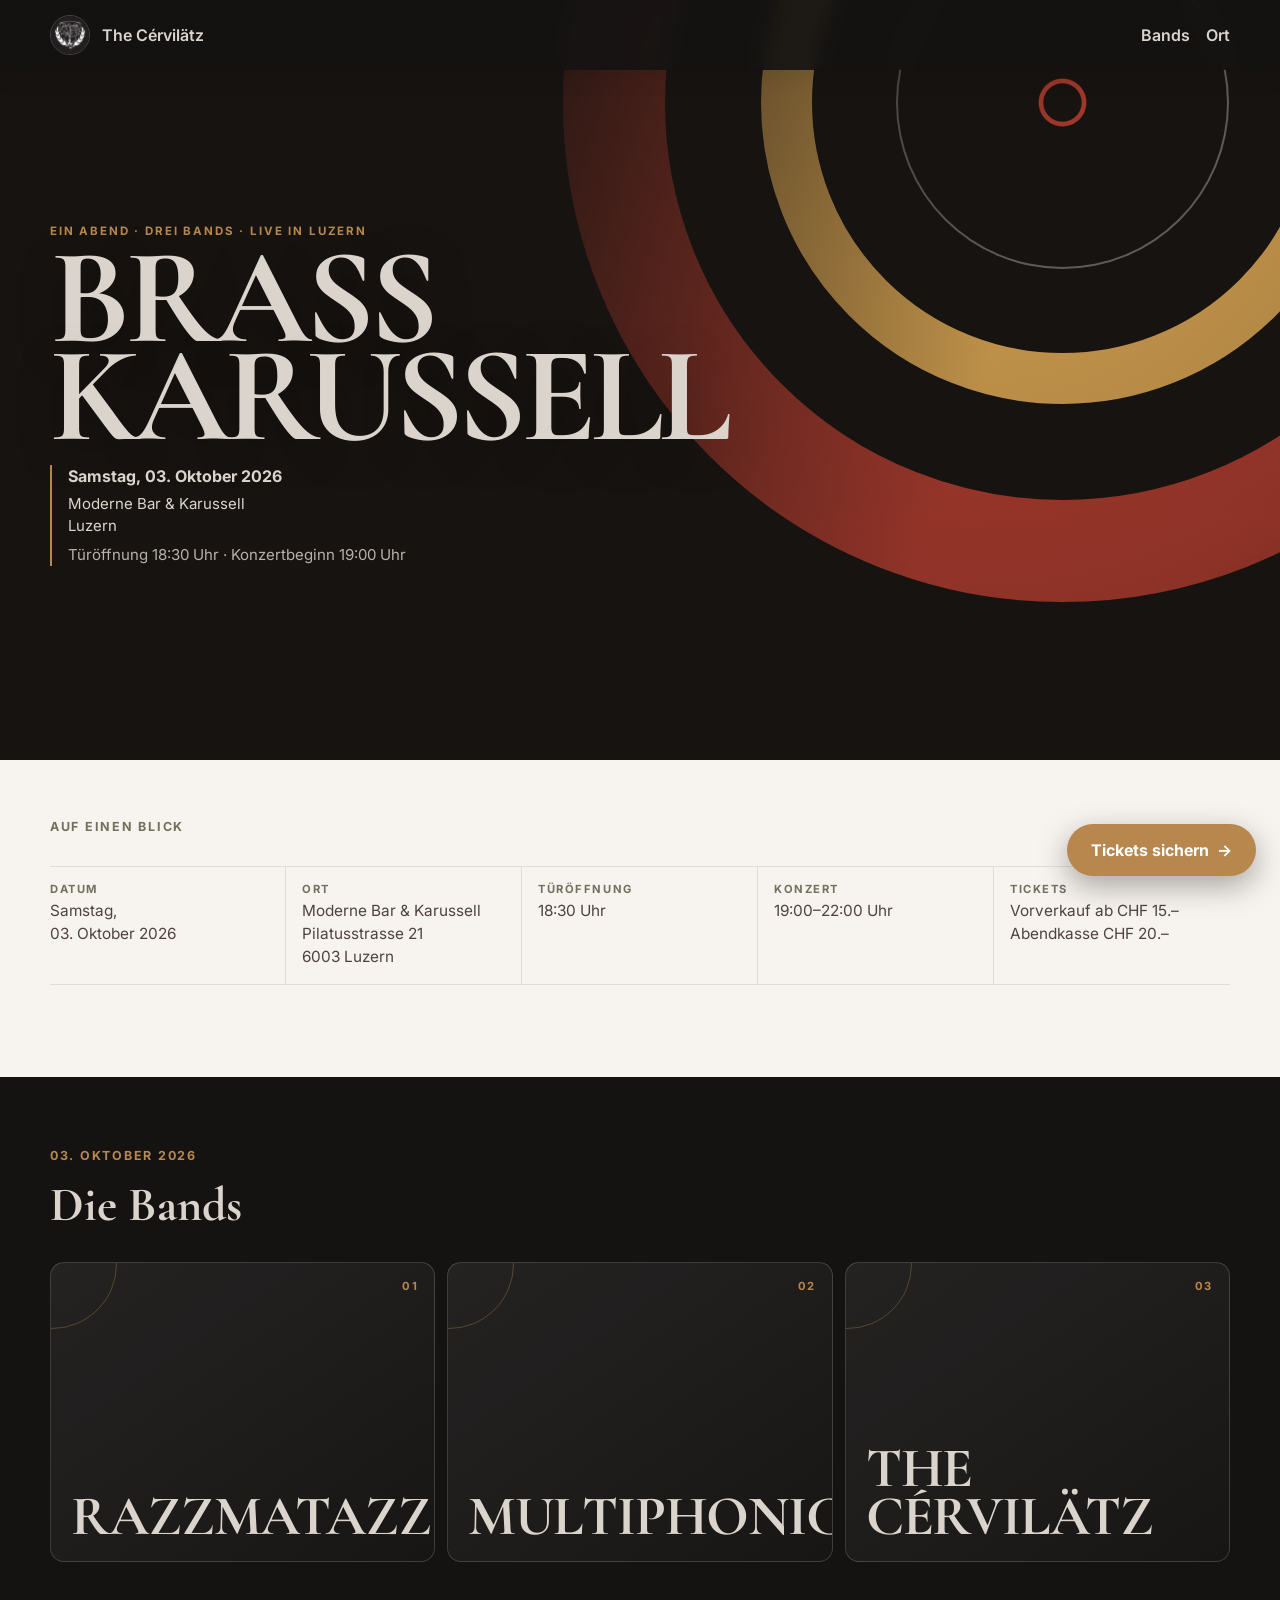
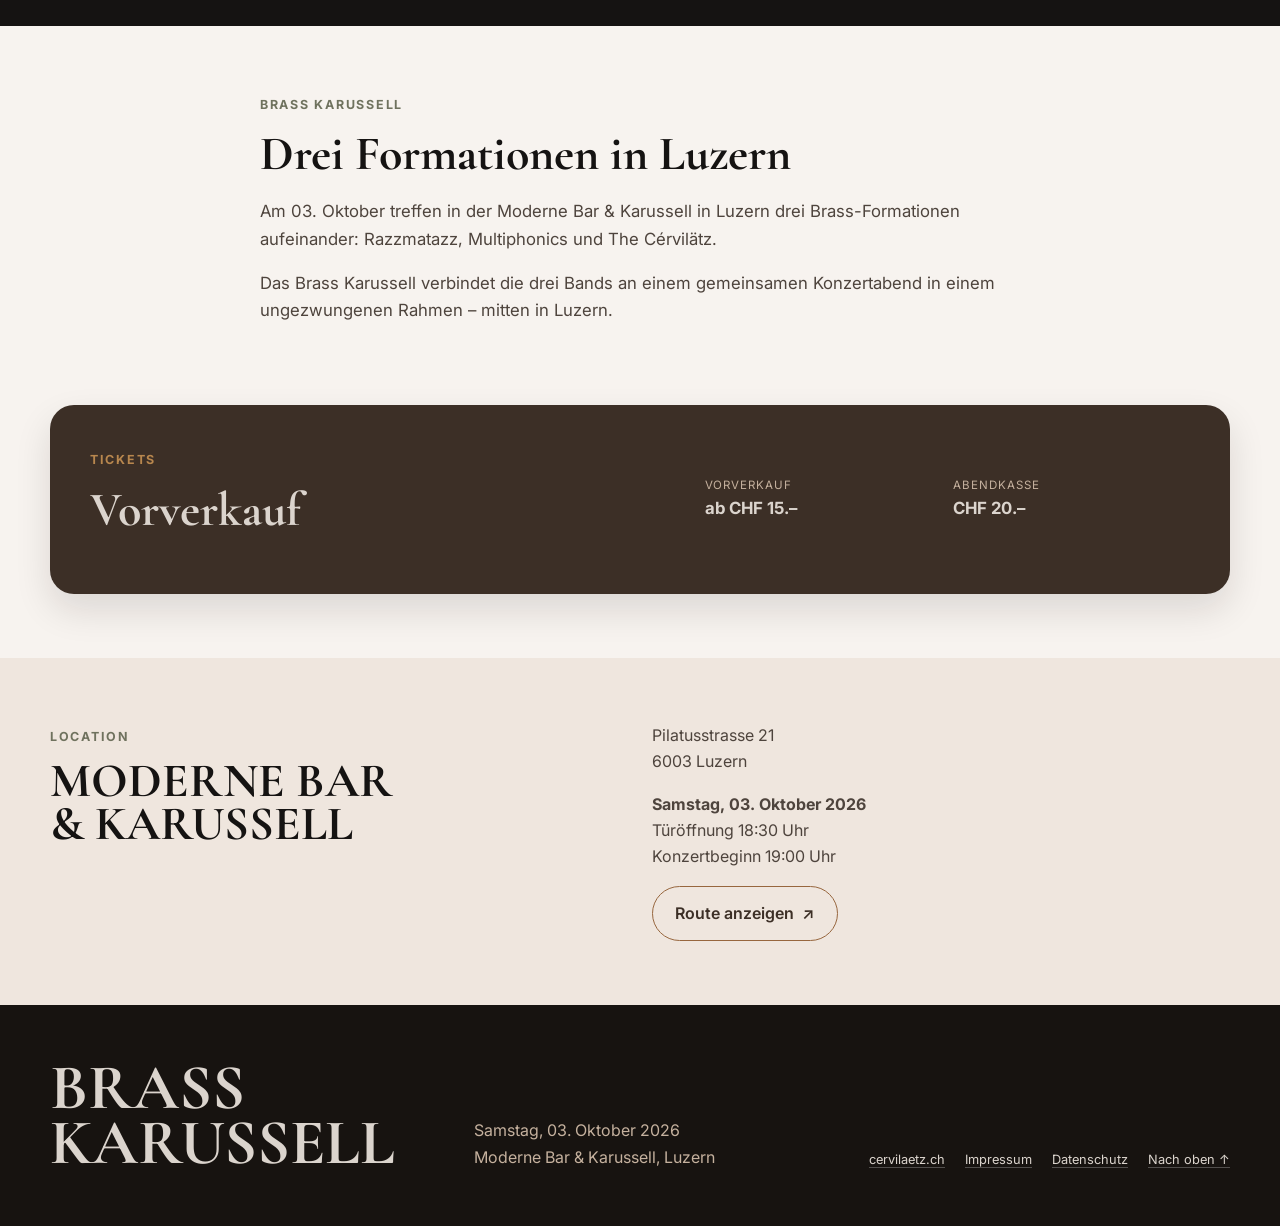
==== commit 3b0fa867: "Simplify Brass Karussell ticket CTA" ====
--- a/modern/index.html
+++ b/modern/index.html
@@ -23,6 +23,22 @@
   <link href="https://fonts.googleapis.com/css2?family=Cormorant+Garamond:wght@500;600;700&family=Inter:wght@400;500;600;700&display=swap" rel="stylesheet">
   <link rel="stylesheet" href="../css/style.css">
   <link rel="stylesheet" href="../css/modern.css">
+  <style>
+    @media (min-width: 760px) {
+      .mobile-ticket-bar {
+        display: flex;
+        left: auto;
+        right: 1.5rem;
+        bottom: 1.5rem;
+        width: auto;
+        padding-inline: 1.5rem;
+      }
+
+      .ticket-card {
+        grid-template-columns: 1.2fr 1fr;
+      }
+    }
+  </style>
   <script type="application/ld+json">
     {
       "@context": "https://schema.org",
@@ -59,7 +75,6 @@
       <div class="modern-nav-links">
         <a href="#bands">Bands</a>
         <a href="#location">Ort</a>
-        <a class="btn btn-primary" href="https://eventfrog.ch/de/p/konzert/blasmusik/brass-karussell-7489713260993744671.html">Tickets</a>
       </div>
     </nav>
   </header>
@@ -76,7 +91,6 @@
           <p>Moderne Bar &amp; Karussell<br>Luzern</p>
           <p class="hero-times">Türöffnung 18:30 Uhr <span aria-hidden="true">·</span><br class="mobile-break"> Konzertbeginn 19:00 Uhr</p>
         </div>
-        <a class="btn btn-primary event-primary-btn" href="https://eventfrog.ch/de/p/konzert/blasmusik/brass-karussell-7489713260993744671.html">Tickets sichern <span aria-hidden="true">→</span></a>
       </div>
     </section>
 
@@ -91,7 +105,6 @@
           <article><h3>Konzert</h3><p>19:00–22:00 Uhr</p></article>
           <article><h3>Tickets</h3><p>Vorverkauf ab CHF 15.–<br>Abendkasse CHF 20.–</p></article>
         </div>
-        <a class="btn btn-primary event-primary-btn" href="https://eventfrog.ch/de/p/konzert/blasmusik/brass-karussell-7489713260993744671.html">Tickets sichern <span aria-hidden="true">→</span></a>
       </div>
     </section>
 
@@ -118,14 +131,10 @@
 
     <section class="section ticket-section" id="tickets" aria-labelledby="ticket-title">
       <div class="container ticket-card">
-        <div><p class="overline">Tickets</p><h2 id="ticket-title">Direkt zum Vorverkauf</h2></div>
+        <div><p class="overline">Tickets</p><h2 id="ticket-title">Vorverkauf</h2></div>
         <div class="ticket-prices">
           <p><span>Vorverkauf</span><strong>ab CHF 15.–</strong></p>
           <p><span>Abendkasse</span><strong>CHF 20.–</strong></p>
-        </div>
-        <div class="ticket-action">
-          <a class="btn btn-primary event-primary-btn" href="https://eventfrog.ch/de/p/konzert/blasmusik/brass-karussell-7489713260993744671.html">Tickets jetzt kaufen <span aria-hidden="true">→</span></a>
-          <small>Ticketverkauf über Eventfrog</small>
         </div>
       </div>
     </section>
@@ -143,14 +152,6 @@
         </div>
       </div>
     </section>
-
-    <section class="closing-cta" aria-labelledby="closing-title">
-      <div class="container">
-        <p class="overline">03. Oktober 2026 · Luzern</p>
-        <h2 id="closing-title">BRASS<br>KARUSSELL</h2>
-        <a class="btn btn-primary event-primary-btn" href="https://eventfrog.ch/de/p/konzert/blasmusik/brass-karussell-7489713260993744671.html">Tickets sichern <span aria-hidden="true">→</span></a>
-      </div>
-    </section>
   </main>
 
   <footer class="event-footer">
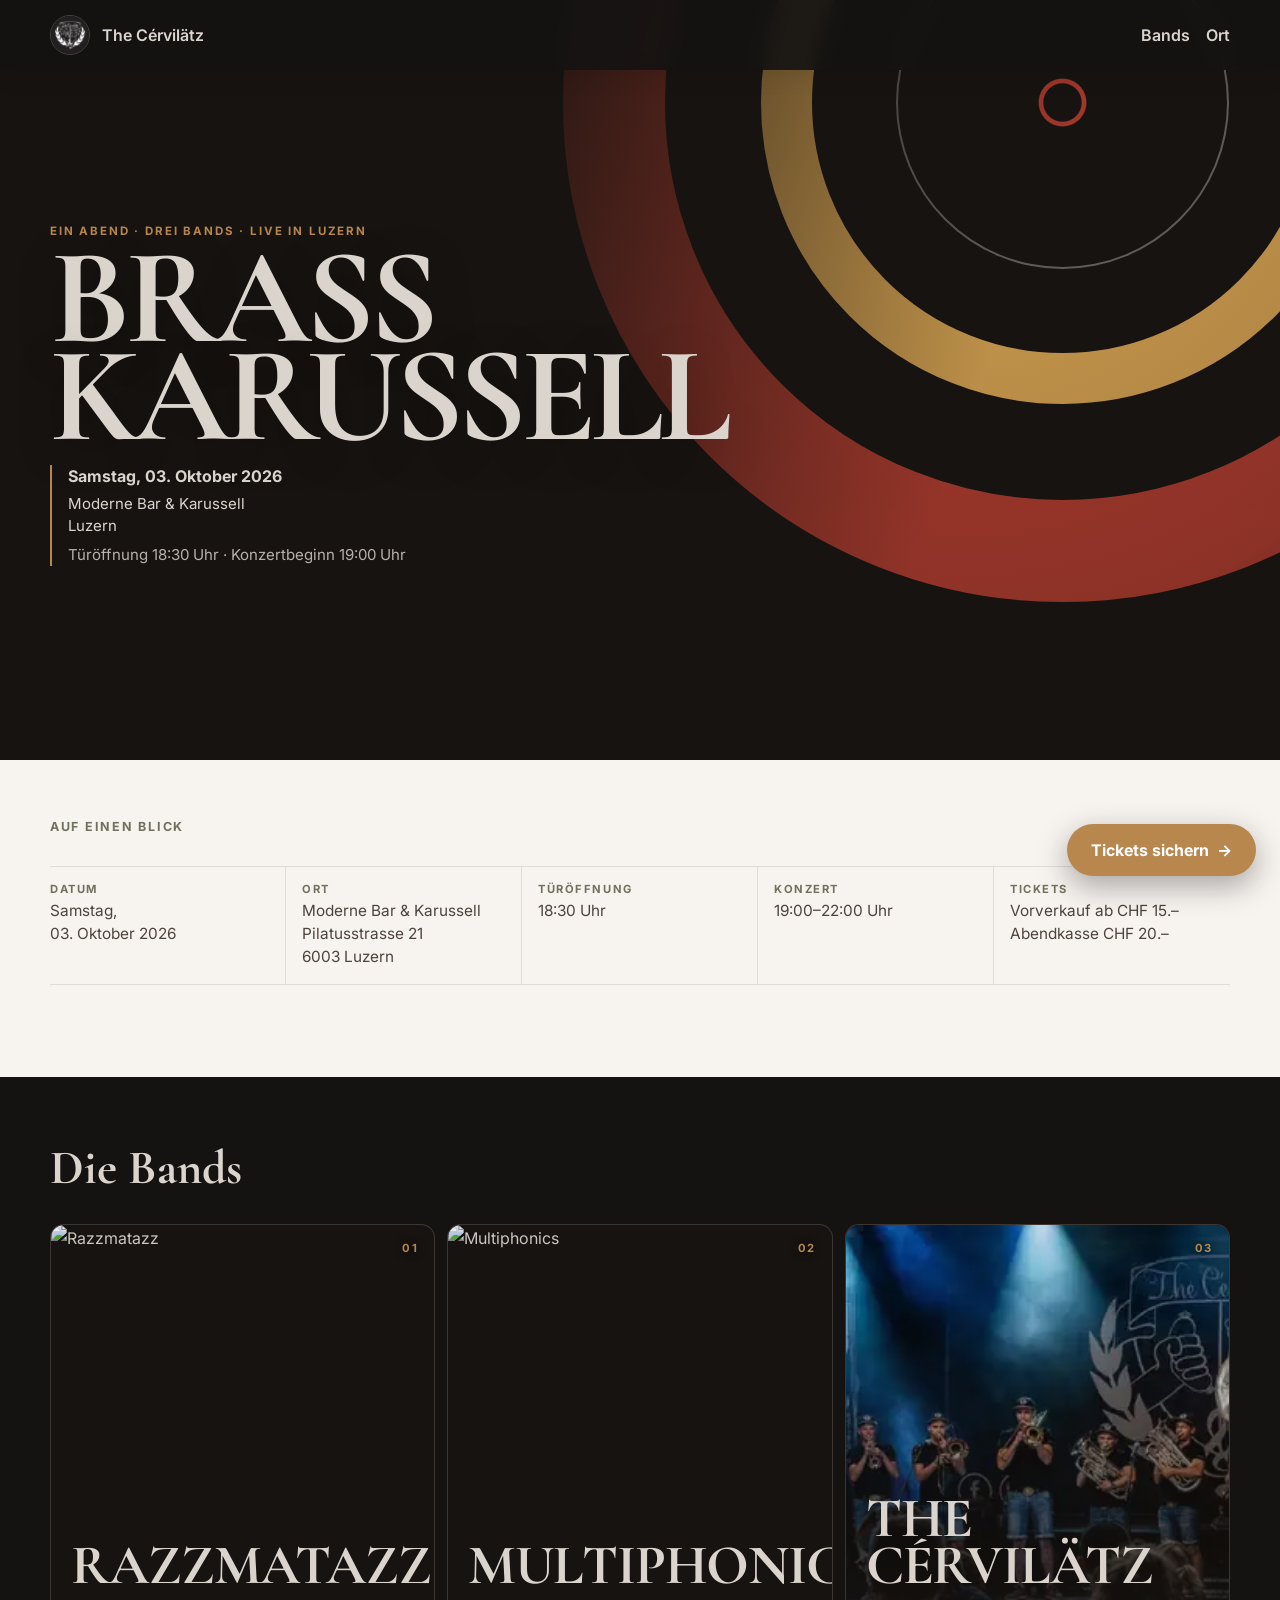
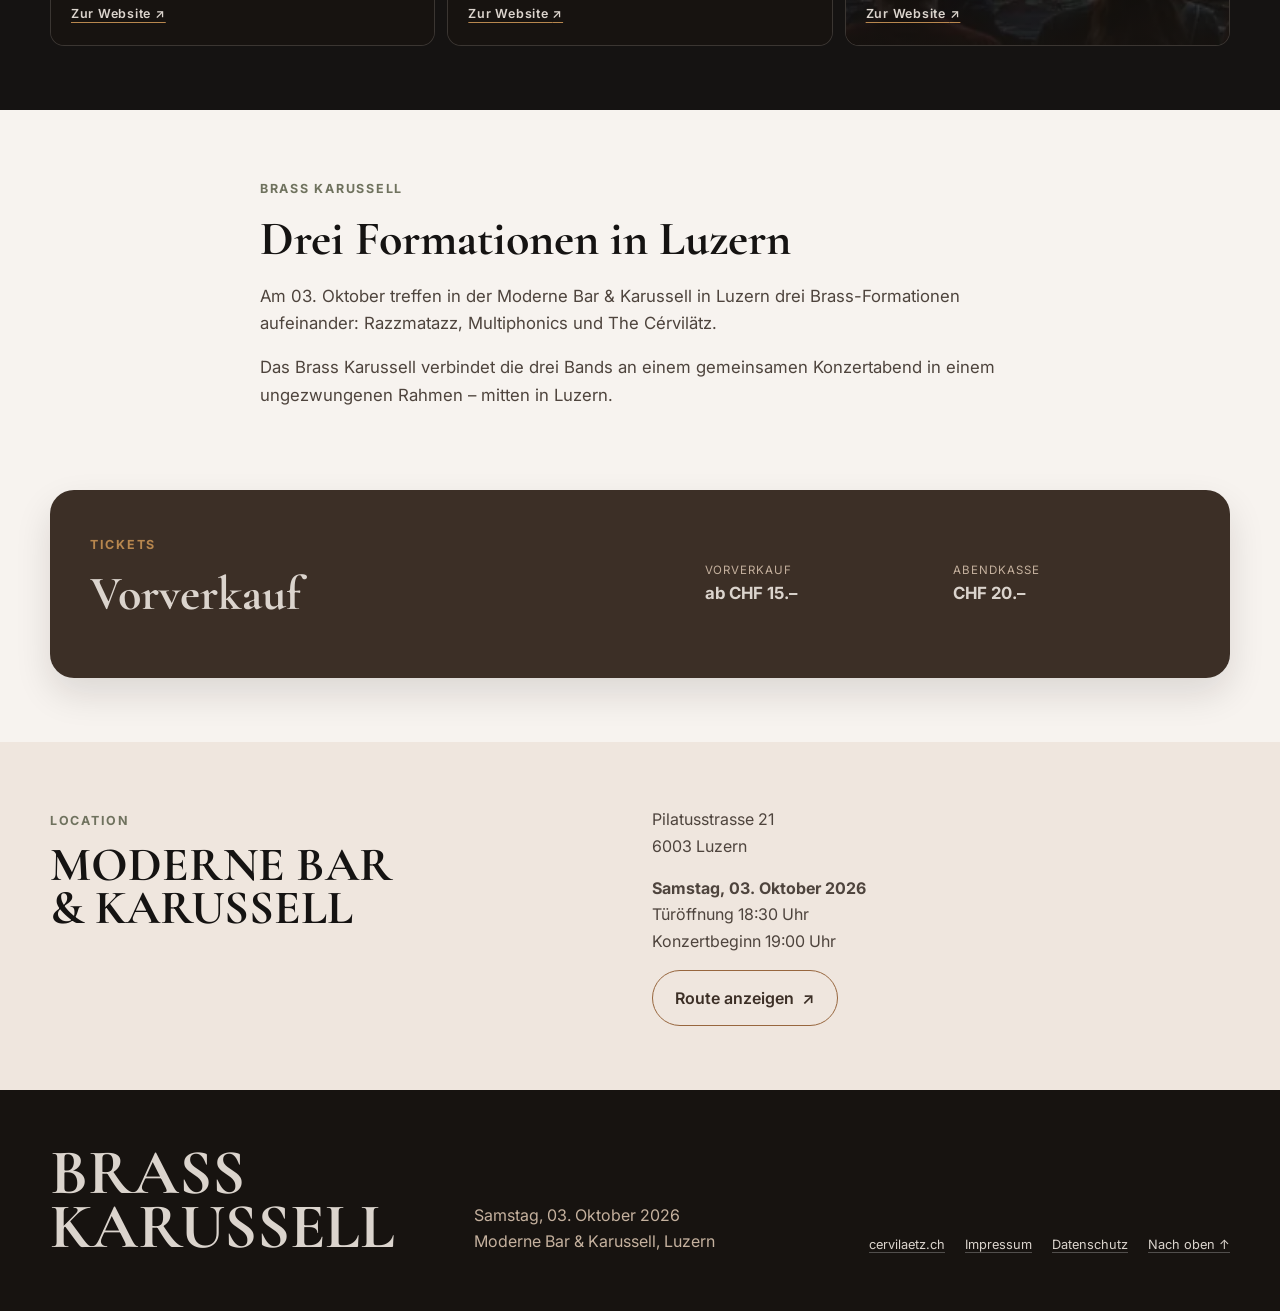
==== commit cfd0f7a9: "Enhance Brass Karussell band cards" ====
--- a/modern/index.html
+++ b/modern/index.html
@@ -110,12 +110,32 @@
 
     <section class="section section-charcoal bands-section" id="bands" aria-labelledby="bands-title">
       <div class="container">
-        <p class="overline">03. Oktober 2026</p>
         <h2 id="bands-title">Die Bands</h2>
         <div class="band-grid">
-          <article class="band-tile"><span>01</span><h3>RAZZMATAZZ</h3></article>
-          <article class="band-tile"><span>02</span><h3>MULTIPHONICS</h3></article>
-          <article class="band-tile"><span>03</span><h3>THE<br>CÉRVILÄTZ</h3></article>
+          <article class="band-tile">
+            <img src="../images/modern/razzmatazz.webp" alt="Razzmatazz" loading="lazy">
+            <div class="band-tile-content">
+              <span>01</span>
+              <h3>RAZZMATAZZ</h3>
+              <a href="https://razzmatazz.ch/" target="_blank" rel="noopener noreferrer">Zur Website <span aria-hidden="true">↗</span></a>
+            </div>
+          </article>
+          <article class="band-tile">
+            <img src="../images/modern/multiphonics.webp" alt="Multiphonics" loading="lazy">
+            <div class="band-tile-content">
+              <span>02</span>
+              <h3>MULTIPHONICS</h3>
+              <a href="https://multiphonics.ch/" target="_blank" rel="noopener noreferrer">Zur Website <span aria-hidden="true">↗</span></a>
+            </div>
+          </article>
+          <article class="band-tile">
+            <img src="../images/modern/cervilaetz.webp" alt="The Cérvilätz" loading="lazy">
+            <div class="band-tile-content">
+              <span>03</span>
+              <h3>THE<br>CÉRVILÄTZ</h3>
+              <a href="https://www.cervilaetz.ch/" target="_blank" rel="noopener noreferrer">Zur Website <span aria-hidden="true">↗</span></a>
+            </div>
+          </article>
         </div>
       </div>
     </section>
--- a/css/modern.css
+++ b/css/modern.css
@@ -32,11 +32,15 @@
 .bands-section .overline { color: var(--color-accent); }
 .bands-section h2 { margin-bottom: 1.75rem; }
 .band-grid { display: grid; gap: .75rem; }
-.band-tile { position: relative; min-height: 150px; display: flex; align-items: flex-end; padding: 1.25rem; overflow: hidden; border: 1px solid rgba(219,212,205,.18); border-radius: var(--radius-md); background: linear-gradient(145deg, rgba(255,255,255,.07), rgba(255,255,255,.015)); }
-.band-tile span { position: absolute; top: .9rem; right: 1rem; color: var(--color-accent); font-size: .7rem; font-weight: 700; letter-spacing: .14em; }
+.band-tile { position: relative; min-height: 280px; overflow: hidden; border: 1px solid rgba(219,212,205,.18); border-radius: var(--radius-md); background: var(--event-ink); isolation: isolate; }
+.band-tile > img { position: absolute; inset: 0; z-index: -2; width: 100%; height: 100%; object-fit: cover; object-position: center; transition: transform var(--transition); }
+.band-tile::after { content: ""; position: absolute; inset: 0; z-index: -1; background: linear-gradient(180deg, rgba(23,19,16,.08) 20%, rgba(23,19,16,.88) 100%); }
+.band-tile-content { min-height: inherit; display: flex; flex-direction: column; align-items: flex-start; justify-content: flex-end; padding: 1.25rem; }
+.band-tile-content > span { position: absolute; top: .9rem; right: 1rem; color: var(--color-accent); font-size: .7rem; font-weight: 700; letter-spacing: .14em; text-shadow: 0 1px 8px rgba(0,0,0,.75); }
 .band-tile h3 { margin: 0; color: var(--color-offwhite); font-size: clamp(1.9rem, 9vw, 3.4rem); line-height: .85; letter-spacing: -.02em; }
-.band-tile::before { content: ""; position: absolute; width: 8rem; height: 8rem; top: -4rem; left: -4rem; border: 1px solid rgba(217,165,82,.28); border-radius: 50%; transition: transform var(--transition); }
-.band-tile:hover::before { transform: scale(1.25); }
+.band-tile a { margin-top: .9rem; color: var(--color-offwhite); font-size: .78rem; font-weight: 600; letter-spacing: .06em; text-decoration: underline; text-decoration-color: var(--color-accent); text-underline-offset: .3em; }
+.band-tile a:hover, .band-tile a:focus-visible { color: var(--color-accent); }
+.band-tile:hover > img { transform: scale(1.025); }
 
 .copy-narrow { max-width: 760px; }
 .event-copy p:not(.overline) { font-size: 1.05rem; }
@@ -89,7 +93,7 @@
   .facts-grid article:first-child { padding-left: 0; }
   .facts-grid article:last-child { border-right: 0; }
   .band-grid { grid-template-columns: repeat(3, minmax(0,1fr)); }
-  .band-tile { min-height: 300px; }
+  .band-tile { min-height: 420px; }
   .band-tile h3 { font-size: clamp(2rem, 4.5vw, 3.5rem); }
   .ticket-card { display: grid; grid-template-columns: 1.2fr 1fr 1fr; align-items: center; gap: 2rem; padding: 2.5rem; }
   .ticket-prices { margin: 0; }
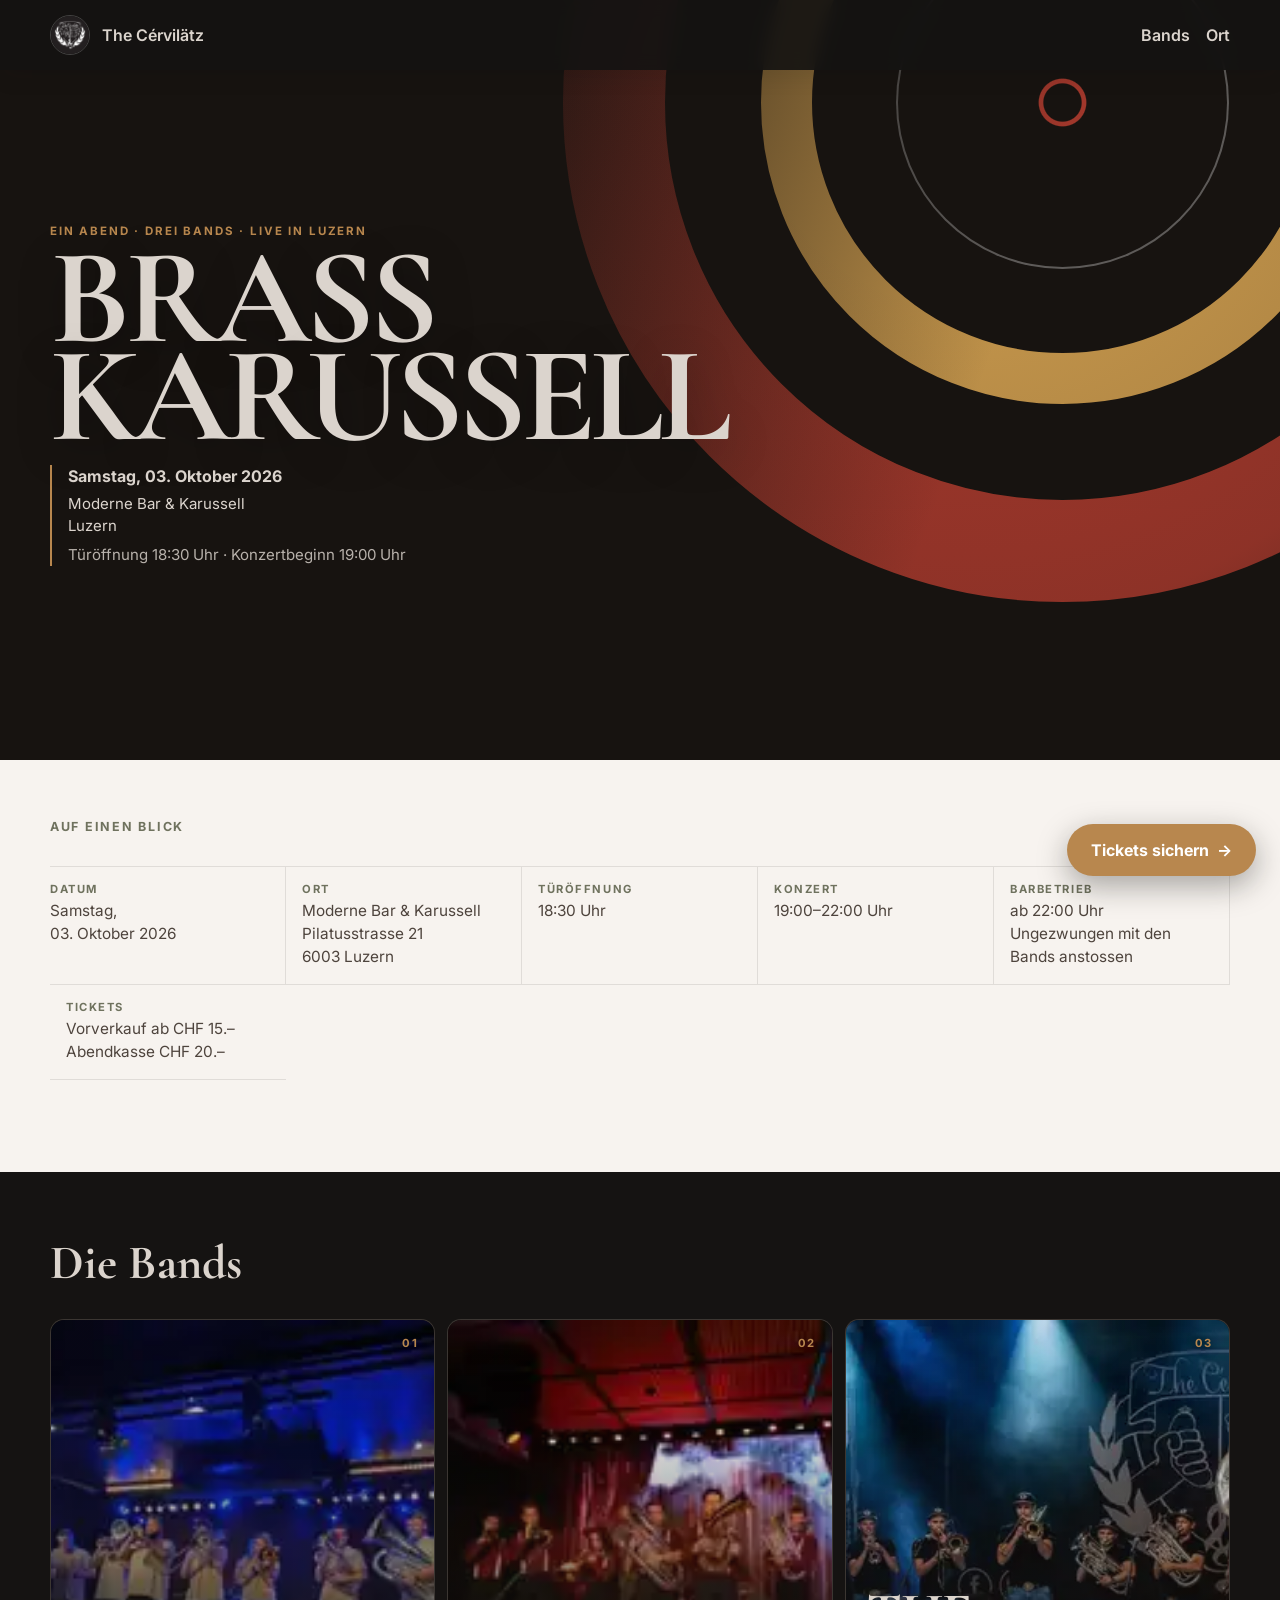
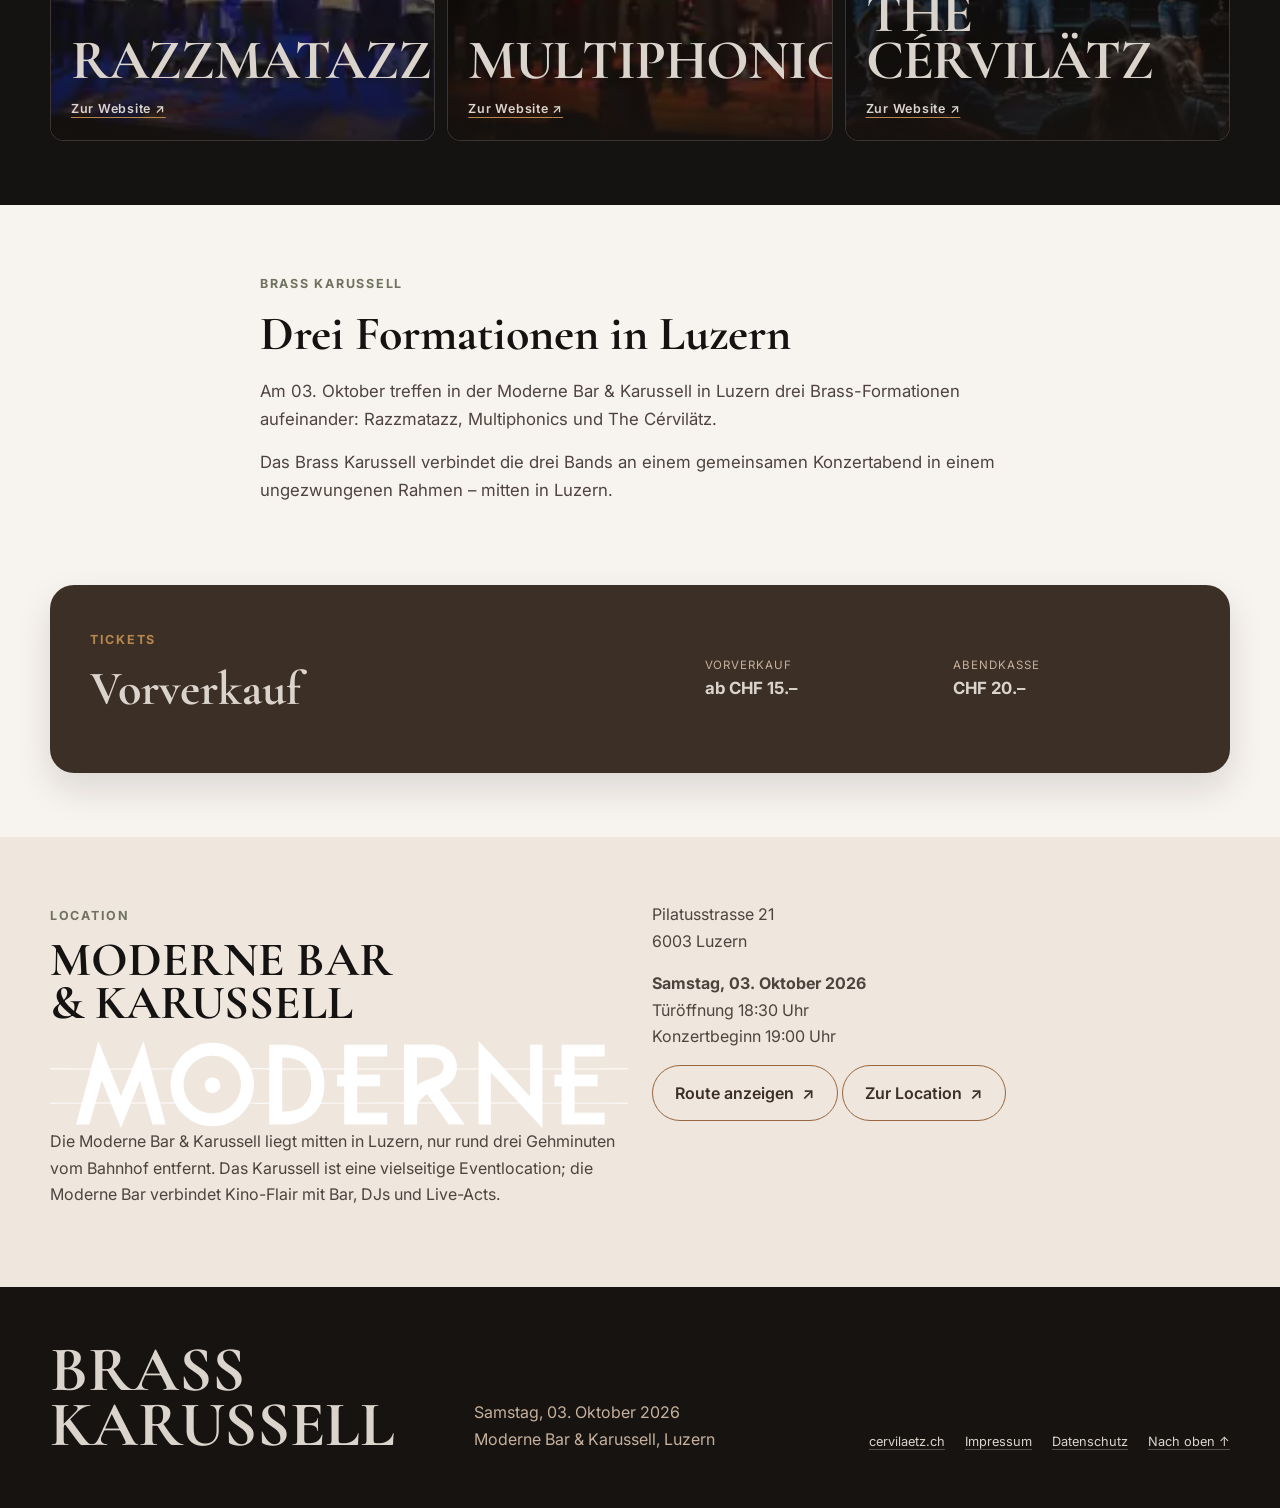
==== commit 4f07e434: "Add bar service and location details to Brass Karussell page" ====
--- a/modern/index.html
+++ b/modern/index.html
@@ -103,6 +103,7 @@
           <article><h3>Ort</h3><p>Moderne Bar &amp; Karussell<br>Pilatusstrasse 21<br>6003 Luzern</p></article>
           <article><h3>Türöffnung</h3><p>18:30 Uhr</p></article>
           <article><h3>Konzert</h3><p>19:00–22:00 Uhr</p></article>
+          <article><h3>Barbetrieb</h3><p>ab 22:00 Uhr<br>Ungezwungen mit den Bands anstossen</p></article>
           <article><h3>Tickets</h3><p>Vorverkauf ab CHF 15.–<br>Abendkasse CHF 20.–</p></article>
         </div>
       </div>
@@ -113,7 +114,7 @@
         <h2 id="bands-title">Die Bands</h2>
         <div class="band-grid">
           <article class="band-tile">
-            <img src="../images/modern/razzmatazz.webp" alt="Razzmatazz" loading="lazy">
+            <img src="../images/modern/razzmatazz-live.webp" alt="Razzmatazz" loading="lazy">
             <div class="band-tile-content">
               <span>01</span>
               <h3>RAZZMATAZZ</h3>
@@ -121,7 +122,7 @@
             </div>
           </article>
           <article class="band-tile">
-            <img src="../images/modern/multiphonics.webp" alt="Multiphonics" loading="lazy">
+            <img src="../images/modern/multiphonics-live.webp" alt="Multiphonics" loading="lazy">
             <div class="band-tile-content">
               <span>02</span>
               <h3>MULTIPHONICS</h3>
@@ -161,14 +162,21 @@
 
     <section class="section location-section" id="location" aria-labelledby="location-title">
       <div class="container location-grid">
-        <div>
+        <div class="location-intro">
           <p class="overline">Location</p>
           <h2 id="location-title">MODERNE BAR<br>&amp; KARUSSELL</h2>
+          <div class="location-logo-wrap">
+            <img class="location-logo" src="../images/modern/Moderne_Logo.svg" alt="Moderne Bar & Karussell">
+          </div>
+          <p class="location-copy">Die Moderne Bar &amp; Karussell liegt mitten in Luzern, nur rund drei Gehminuten vom Bahnhof entfernt. Das Karussell ist eine vielseitige Eventlocation; die Moderne Bar verbindet Kino-Flair mit Bar, DJs und Live-Acts.</p>
         </div>
         <div class="location-details">
           <address>Pilatusstrasse 21<br>6003 Luzern</address>
           <p><strong>Samstag, 03. Oktober 2026</strong><br>Türöffnung 18:30 Uhr<br>Konzertbeginn 19:00 Uhr</p>
-          <a class="btn location-btn" href="https://www.google.com/maps/search/?api=1&amp;query=Moderne+Bar+%26+Karussell%2C+Pilatusstrasse+21%2C+6003+Luzern" target="_blank" rel="noopener noreferrer">Route anzeigen <span aria-hidden="true">↗</span></a>
+          <div class="location-actions">
+            <a class="btn location-btn" href="https://www.google.com/maps/search/?api=1&amp;query=Moderne+Bar+%26+Karussell%2C+Pilatusstrasse+21%2C+6003+Luzern" target="_blank" rel="noopener noreferrer">Route anzeigen <span aria-hidden="true">↗</span></a>
+            <a class="btn location-btn" href="https://www.modernekarussell.ch/" target="_blank" rel="noopener noreferrer">Zur Location <span aria-hidden="true">↗</span></a>
+          </div>
         </div>
       </div>
     </section>
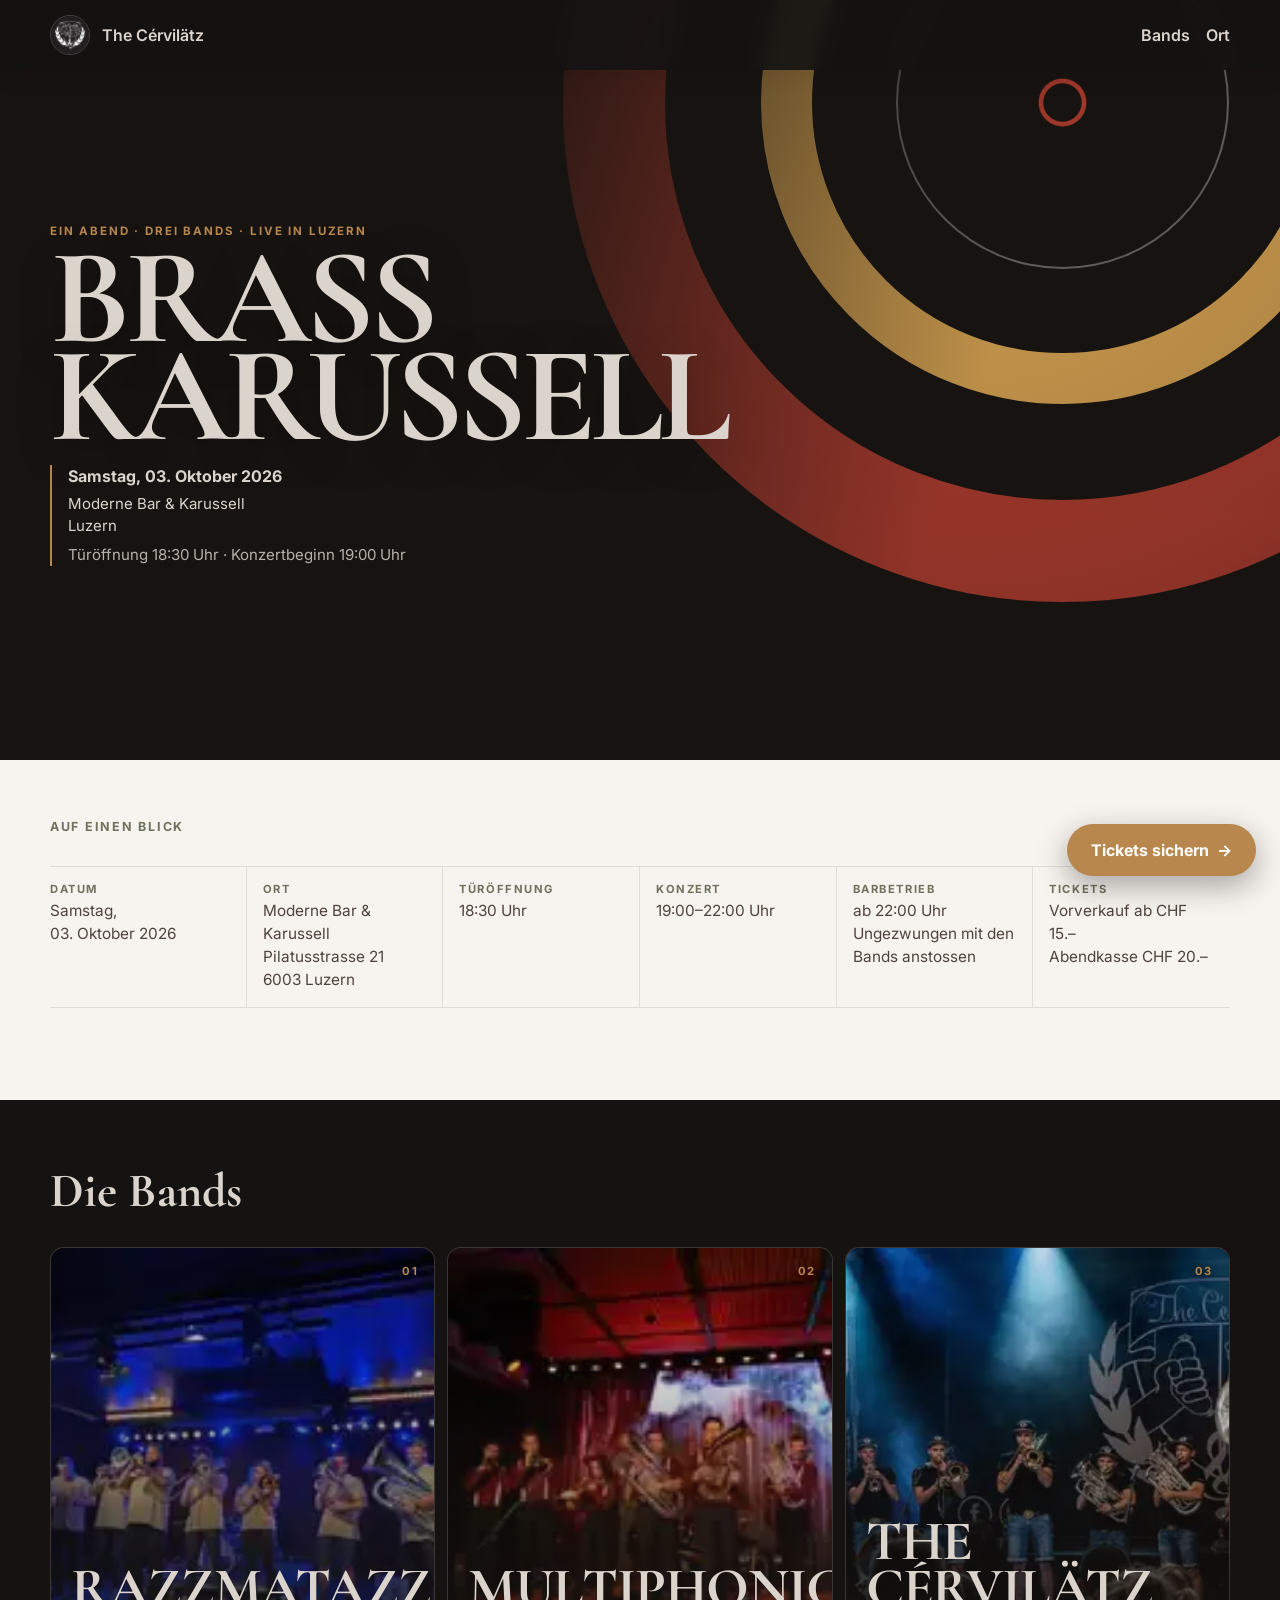
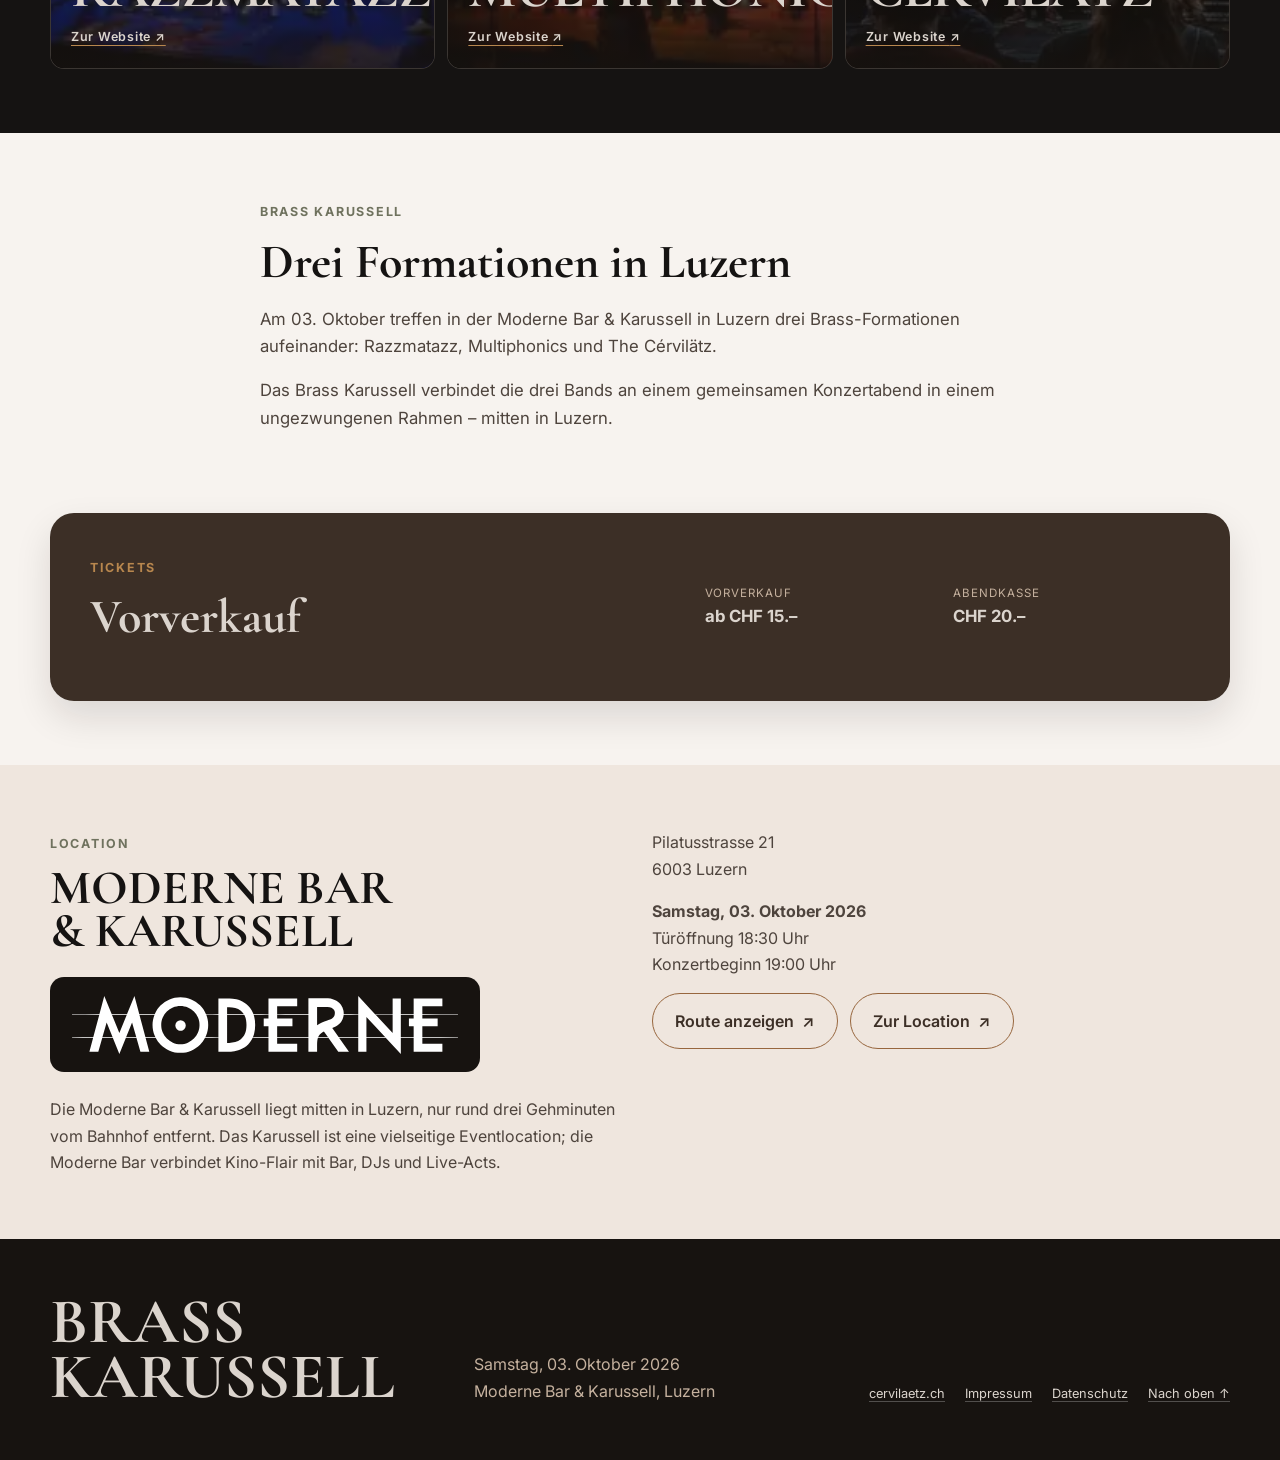
==== commit a6af3756: "Refine Brass Karussell location and overview layout" ====
--- a/modern/index.html
+++ b/modern/index.html
@@ -24,6 +24,30 @@
   <link rel="stylesheet" href="../css/style.css">
   <link rel="stylesheet" href="../css/modern.css">
   <style>
+    .location-logo-wrap {
+      width: min(100%, 430px);
+      margin: 1.5rem 0;
+      padding: 1.15rem 1.35rem;
+      border-radius: 14px;
+      background: var(--event-ink);
+    }
+
+    .location-logo {
+      width: 100%;
+      height: auto;
+    }
+
+    .location-copy {
+      max-width: 640px;
+      margin-bottom: 0;
+    }
+
+    .location-actions {
+      display: flex;
+      flex-wrap: wrap;
+      gap: .75rem;
+    }
+
     @media (min-width: 760px) {
       .mobile-ticket-bar {
         display: flex;
@@ -36,6 +60,16 @@
 
       .ticket-card {
         grid-template-columns: 1.2fr 1fr;
+      }
+
+      .facts-grid {
+        grid-template-columns: repeat(3, minmax(0, 1fr));
+      }
+    }
+
+    @media (min-width: 1050px) {
+      .facts-grid {
+        grid-template-columns: repeat(6, minmax(0, 1fr));
       }
     }
   </style>
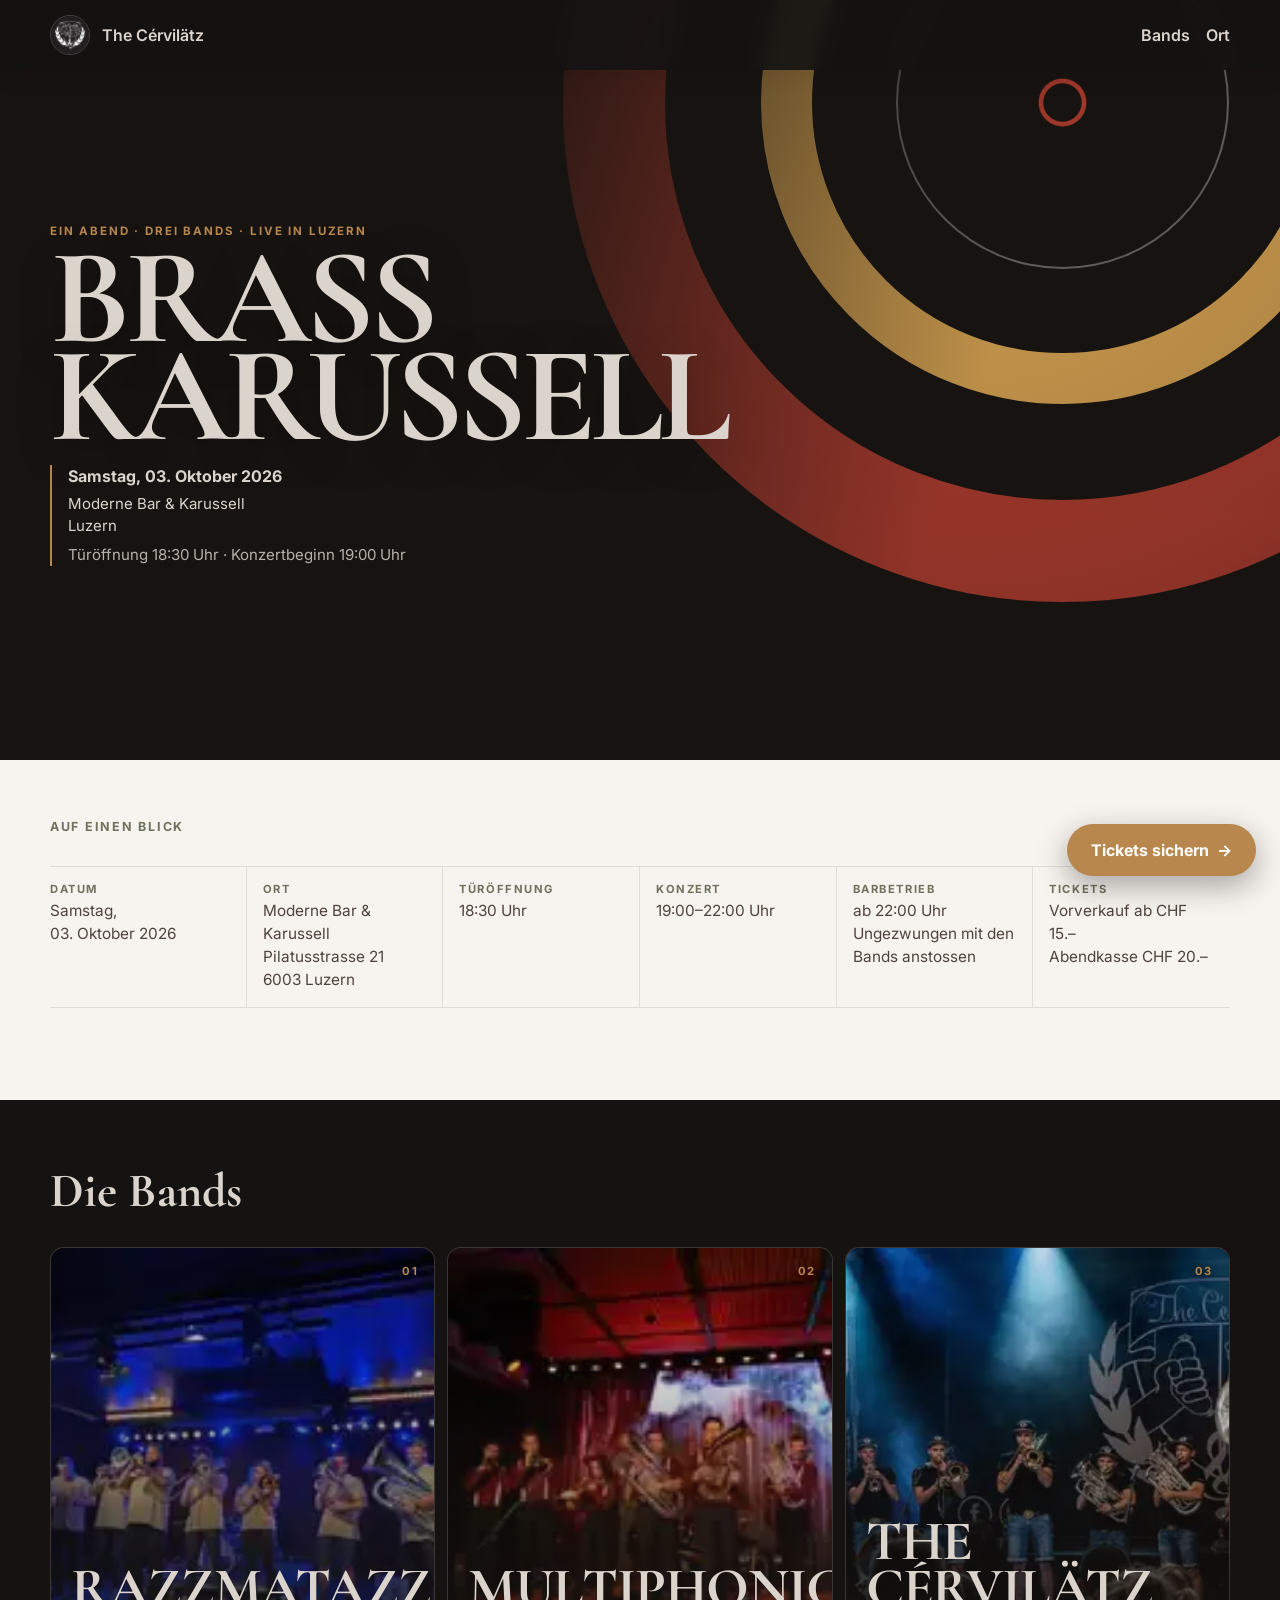
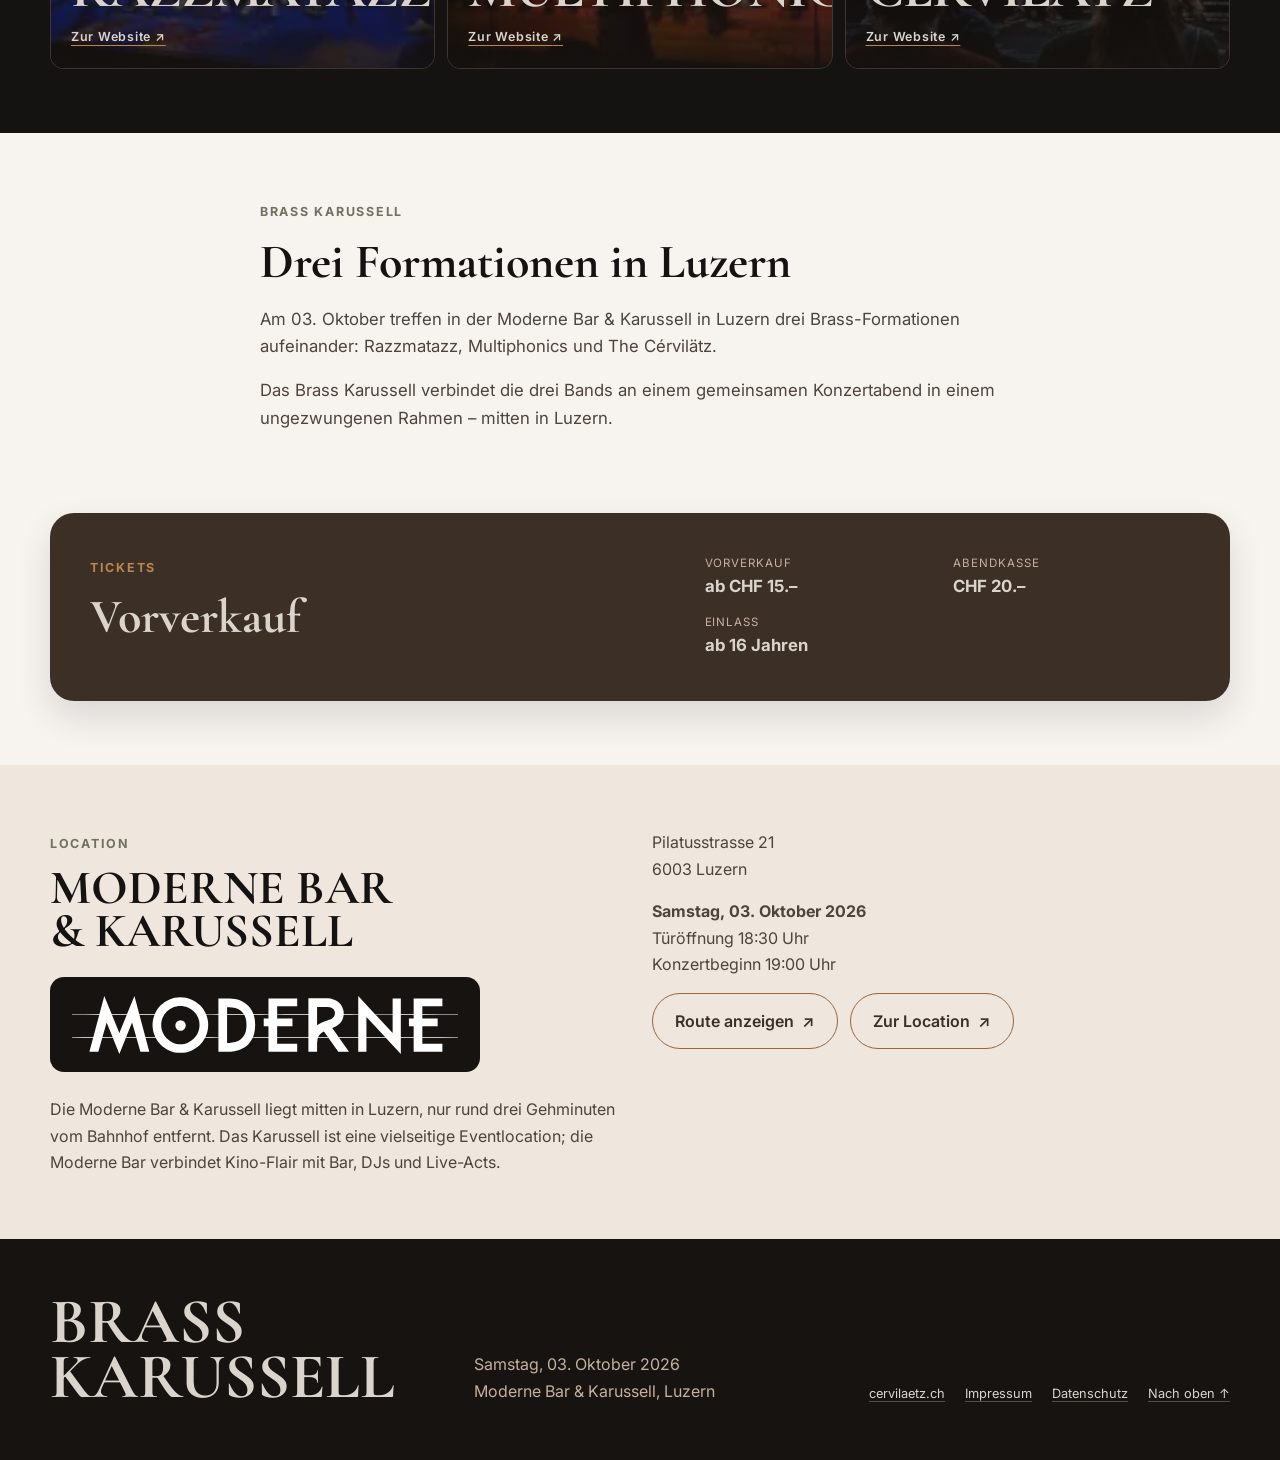
==== commit 38fc10cd: "Add age requirement to ticket section" ====
--- a/modern/index.html
+++ b/modern/index.html
@@ -190,6 +190,7 @@
         <div class="ticket-prices">
           <p><span>Vorverkauf</span><strong>ab CHF 15.–</strong></p>
           <p><span>Abendkasse</span><strong>CHF 20.–</strong></p>
+          <p><span>Einlass</span><strong>ab 16 Jahren</strong></p>
         </div>
       </div>
     </section>
